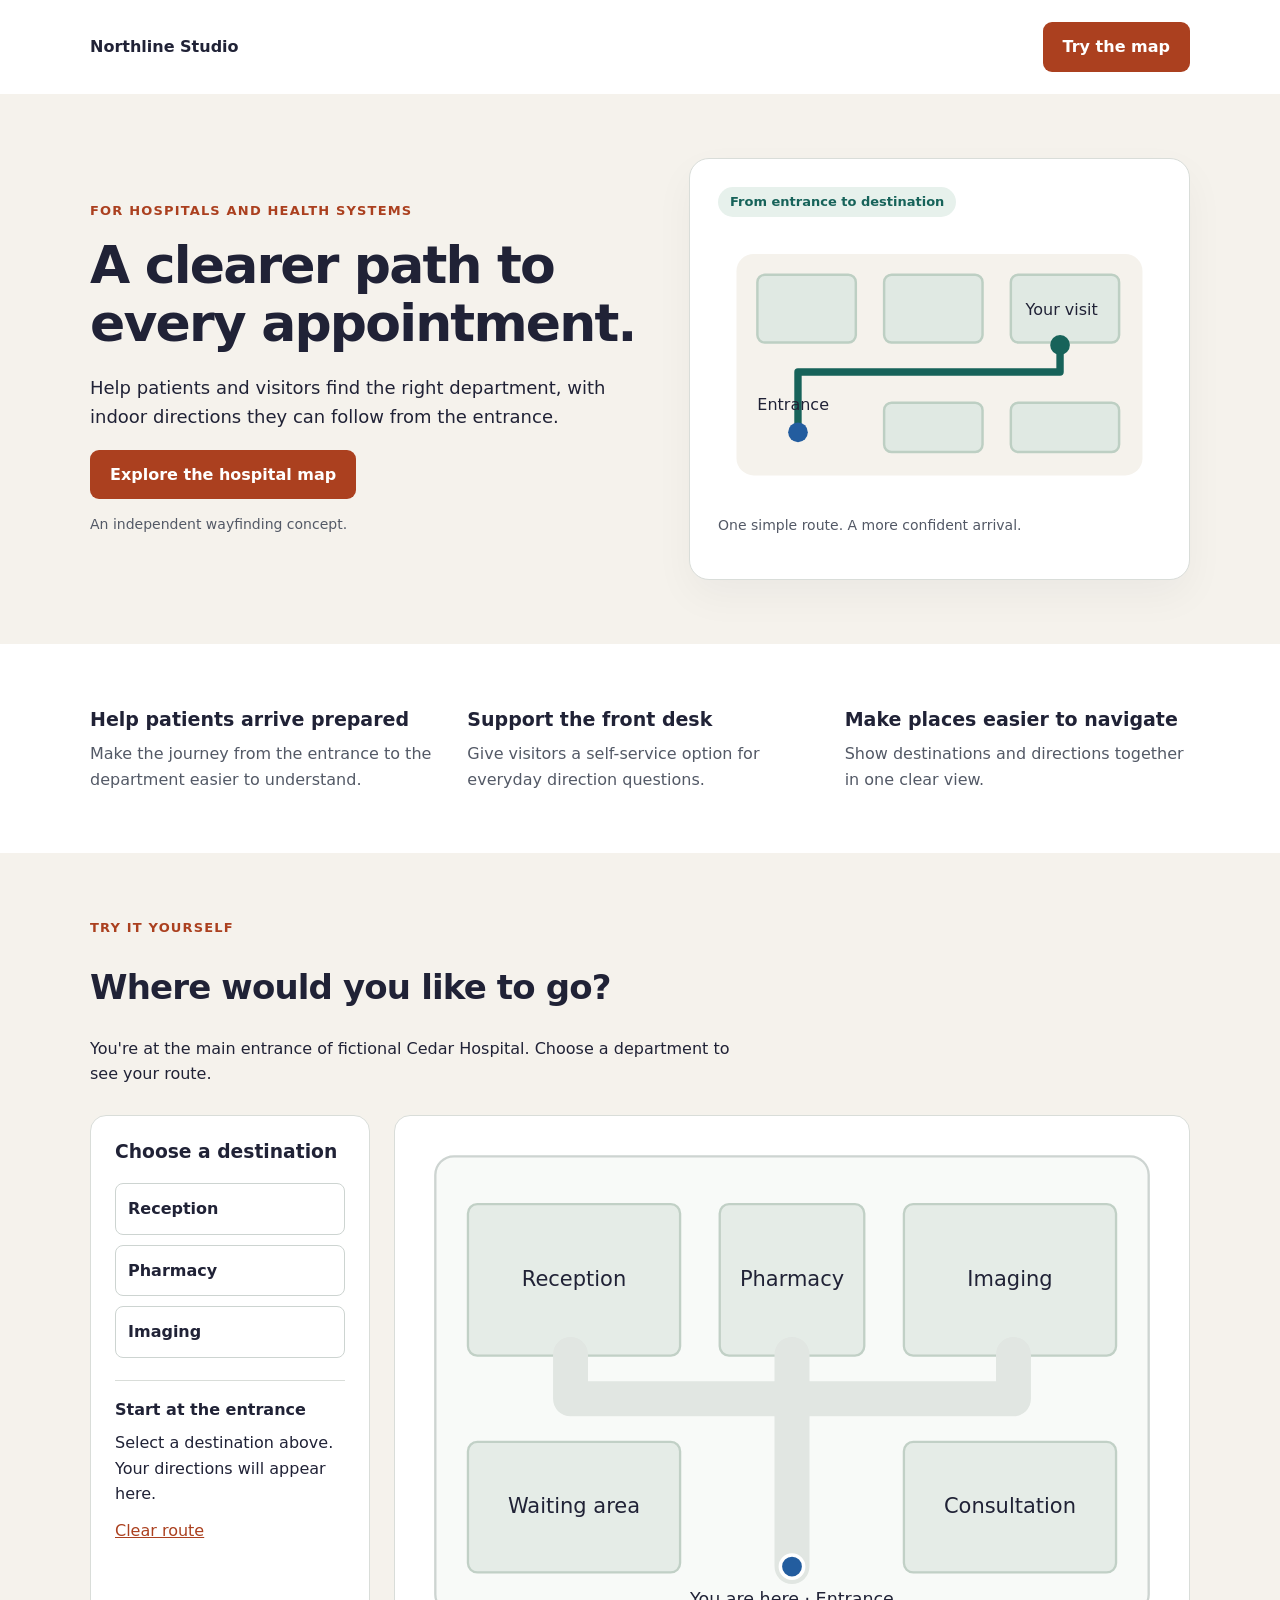
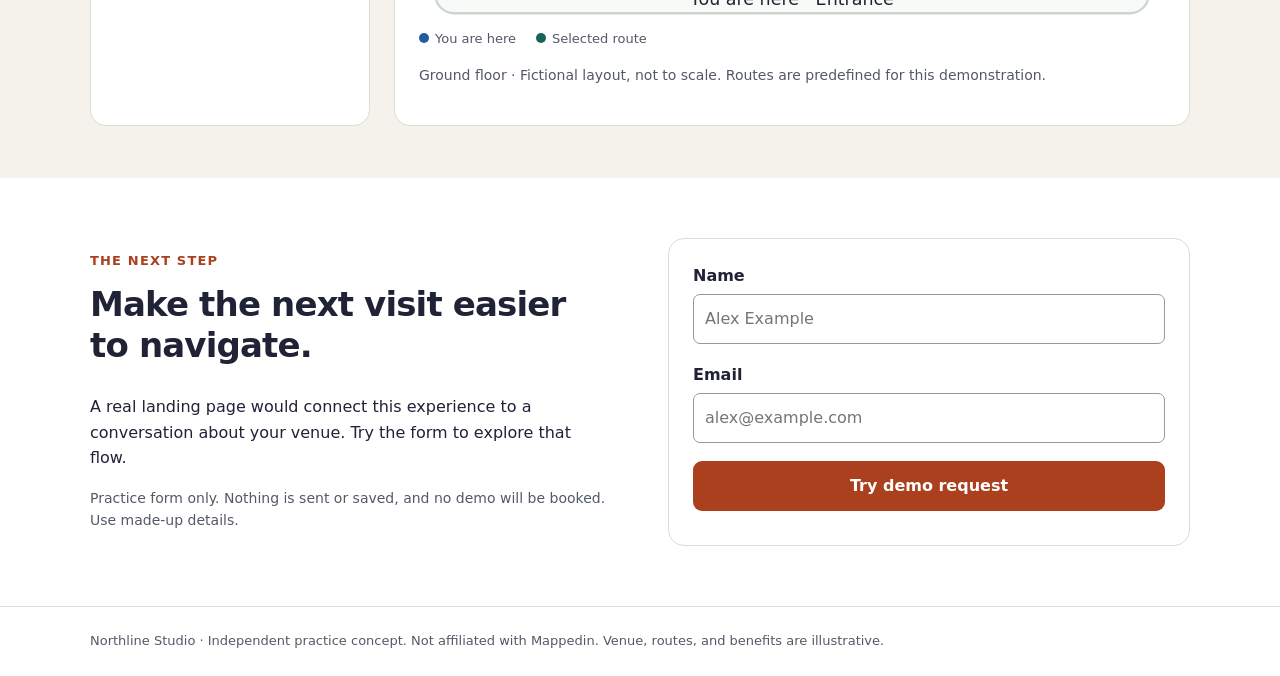
==== index.html @ cd3e63b2 "Update index.html" ====
<!DOCTYPE html>
<html lang="en">
<head>
  <meta charset="utf-8">
  <meta name="viewport" content="width=device-width, initial-scale=1">
  <title>Hospital wayfinding | Northline Studio concept</title>
  <meta name="description" content="Explore a fictional hospital wayfinding concept with an interactive floor plan and a practice demo request form.">
  <style>
    :root{--ink:#202236;--accent:#ab401f;--soft:#f5f2ec;--line:#d9ddd9;--green:#17635a}
    *{box-sizing:border-box}html{scroll-behavior:smooth}body{margin:0;color:var(--ink);background:#fff;font:16px/1.6 system-ui,sans-serif}a{color:var(--accent)}button,input{font:inherit}button{cursor:pointer}a,button,input{touch-action:manipulation}a:focus-visible,button:focus-visible,input:focus-visible{outline:3px solid #126aaf;outline-offset:4px}.wrap{width:min(1100px,100% - 40px);margin:auto}.nav{display:flex;align-items:center;justify-content:space-between;gap:16px;padding-block:22px}.brand{font-weight:750;text-decoration:none;color:var(--ink)}.cta{display:inline-block;border:0;border-radius:9px;background:var(--accent);color:white;padding:12px 20px;text-decoration:none;font-weight:650}.cta:hover{background:#873219}.hero{background:var(--soft);padding:64px 0}.hero-grid{display:grid;grid-template-columns:1.1fr 1fr;gap:48px;align-items:center}.eyebrow{color:var(--accent);font-size:13px;font-weight:750;letter-spacing:.09em;text-transform:uppercase}h1{font-size:clamp(32px,4.5vw,52px);line-height:1.12;letter-spacing:-.035em;margin:14px 0 22px}h2{font-size:clamp(24px,3vw,34px);line-height:1.2;letter-spacing:-.025em}h3{line-height:1.3}.lead{font-size:18px}.hero-card{padding:28px;border-radius:20px;background:#fff;border:1px solid var(--line);box-shadow:0 16px 40px #2022360b}.hero-card svg{width:100%;height:auto;display:block}.caption,.note{font-size:14px;color:#535966}.tag{display:inline-block;border-radius:20px;background:#e7f1ec;color:var(--green);padding:5px 12px;font-size:13px;font-weight:650}.benefits{display:grid;grid-template-columns:repeat(3,1fr);gap:32px;padding-block:44px}.benefits h3{font-size:19px;margin-bottom:10px}.benefits p{margin-top:0;color:#535966}.demo-section{padding:52px 0;background:var(--soft);scroll-margin-top:20px}.intro{max-width:660px}.demo-grid{display:grid;grid-template-columns:280px 1fr;gap:24px;margin-top:28px}.panel,.map-card{background:white;border:1px solid var(--line);border-radius:16px;padding:24px}.panel h3{margin-top:0}.destinations{display:grid;gap:10px}.destination{border:1px solid #cdd4d1;border-radius:8px;padding:12px;text-align:left;color:var(--ink);background:white;font-weight:650}.destination:hover{background:#f0f5f2}.destination[aria-pressed="true"]{border-color:var(--green);background:var(--green);color:white}.directions{margin-top:22px;padding-top:16px;border-top:1px solid var(--line);min-height:130px}.directions p{margin:8px 0}.reset{background:none;border:0;text-decoration:underline;color:var(--accent);padding:8px 0}.map-card svg{display:block;width:100%;height:auto}.legend{display:flex;flex-wrap:wrap;gap:20px;font-size:13px;color:#535966}.dot{display:inline-block;width:10px;height:10px;border-radius:50%;background:var(--green);margin-right:6px}.dot.start{background:#235d9f}.request{padding-block:60px;display:grid;grid-template-columns:1fr 1fr;gap:56px}.request h2{margin-top:10px}form{border:1px solid var(--line);border-radius:16px;padding:24px}label{display:block;font-weight:650;margin-bottom:6px}input{width:100%;padding:11px;border:1px solid #929b99;border-radius:7px;margin-bottom:18px}form .cta{width:100%}.foot{border-top:1px solid var(--line);padding-block:24px;font-size:13px;color:#535966}.skip{position:absolute;top:-100px;left:20px;background:white;padding:12px;z-index:2}.skip:focus{top:10px}[hidden]{display:none!important}
    @media(max-width:760px){.hero-grid,.demo-grid,.request{grid-template-columns:1fr;gap:24px}.hero{padding:36px 0}.benefits{grid-template-columns:1fr;gap:10px;padding-block:28px}.hero-card{padding:20px}.map-card{padding:12px}.request{padding-block:36px}.nav .cta{font-size:14px;padding:10px 14px}}
    @media(prefers-reduced-motion:reduce){html{scroll-behavior:auto}}
  </style>
</head>
<body>
  <a class="skip" href="#main">Skip to content</a>
  <nav class="nav wrap" aria-label="Main navigation"><a class="brand" href="/">Northline Studio</a><a class="cta" href="#demo">Try the map</a></nav>
  <header class="hero"><div class="wrap hero-grid"><div>
    <p class="eyebrow">For hospitals and health systems</p>
    <h1>A clearer path to every appointment.</h1>
    <p class="lead">Help patients and visitors find the right department, with indoor directions they can follow from the entrance.</p>
    <a class="cta" href="#demo">Explore the hospital map</a>
    <p class="note">An independent wayfinding concept.</p>
  </div><div class="hero-card"><span class="tag">From entrance to destination</span>
    <svg viewBox="0 0 360 230" role="img" aria-label="Illustration of a route from a hospital entrance to a department">
      <rect x="15" y="30" width="330" height="180" rx="14" fill="#f5f2ec"/>
      <g fill="#e0e9e3" stroke="#bdcfc3" stroke-width="2"><rect x="32" y="47" width="80" height="55" rx="6"/><rect x="135" y="47" width="80" height="55" rx="6"/><rect x="238" y="47" width="88" height="55" rx="6"/><rect x="135" y="151" width="80" height="40" rx="6"/><rect x="238" y="151" width="88" height="40" rx="6"/></g>
      <path d="M65 175V126H278V104" fill="none" stroke="#17635a" stroke-width="6" stroke-linecap="round" stroke-linejoin="round"/>
      <circle cx="65" cy="175" r="8" fill="#235d9f"/><circle cx="278" cy="104" r="8" fill="#17635a"/>
      <g fill="#202236" font-family="system-ui,sans-serif" font-size="13"><text x="32" y="157">Entrance</text><text x="250" y="80">Your visit</text></g>
    </svg><p class="caption">One simple route. A more confident arrival.</p>
  </div></div></header>
  <main id="main">
    <section class="wrap benefits" aria-label="Potential benefits">
      <article><h3>Help patients arrive prepared</h3><p>Make the journey from the entrance to the department easier to understand.</p></article>
      <article><h3>Support the front desk</h3><p>Give visitors a self-service option for everyday direction questions.</p></article>
      <article><h3>Make places easier to navigate</h3><p>Show destinations and directions together in one clear view.</p></article>
    </section>
    <section id="demo" class="demo-section"><div class="wrap">
      <div class="intro"><p class="eyebrow">Try it yourself</p><h2>Where would you like to go?</h2><p>You're at the main entrance of fictional Cedar Hospital. Choose a department to see your route.</p></div>
      <div class="demo-grid"><div class="panel"><h3>Choose a destination</h3>
        <div class="destinations" role="group" aria-label="Map destinations">
          <button class="destination" type="button" data-destination="reception" aria-pressed="false">Reception</button>
          <button class="destination" type="button" data-destination="pharmacy" aria-pressed="false">Pharmacy</button>
          <button class="destination" type="button" data-destination="imaging" aria-pressed="false">Imaging</button>
        </div>
        <div class="directions" role="status" aria-live="polite" aria-atomic="true"><strong id="route-title">Start at the entrance</strong><p id="route-text">Select a destination above. Your directions will appear here.</p></div>
        <button class="reset" id="reset" type="button">Clear route</button>
        <noscript><p>Enable JavaScript to select routes. All destinations are on the main corridor: Reception is left, Pharmacy is straight ahead, and Imaging is right.</p></noscript>
      </div><div class="map-card">
        <svg viewBox="0 0 640 420" role="img" aria-labelledby="map-title map-description">
          <title id="map-title">Cedar Hospital — ground floor</title>
          <desc id="map-description">A fictional floor plan. The entrance is at the bottom centre. A corridor leads to Reception on the left, Pharmacy straight ahead, and Imaging on the right. Text directions appear beside the map.</desc>
          <rect x="14" y="14" width="612" height="392" rx="16" fill="#f8faf8" stroke="#cdd4d1" stroke-width="2"/>
          <g fill="#e5ece7" stroke="#c1d0c6" stroke-width="2"><rect x="42" y="55" width="182" height="130" rx="8"/><rect x="258" y="55" width="124" height="130" rx="8"/><rect x="416" y="55" width="182" height="130" rx="8"/><rect x="42" y="259" width="182" height="112" rx="8"/><rect x="416" y="259" width="182" height="112" rx="8"/></g>
          <path d="M320 366V222M130 222H510M130 222V184M320 222V184M510 222V184" fill="none" stroke="#e1e6e2" stroke-width="30" stroke-linecap="round"/>
          <path id="route-line" d="M320 366V222" hidden fill="none" stroke="#17635a" stroke-width="8" stroke-linecap="round" stroke-linejoin="round"/>
          <circle id="route-end" cx="320" cy="184" r="9" hidden fill="#17635a" stroke="white" stroke-width="3"/>
          <circle cx="320" cy="366" r="10" fill="#235d9f" stroke="white" stroke-width="3"/>
          <g fill="#202236" font-family="system-ui,sans-serif" font-size="18" text-anchor="middle"><text x="133" y="125">Reception</text><text x="320" y="125">Pharmacy</text><text x="507" y="125">Imaging</text><text x="133" y="320">Waiting area</text><text x="507" y="320">Consultation</text><text x="320" y="399" font-size="15">You are here · Entrance</text></g>
        </svg>
        <div class="legend"><span><i class="dot start"></i>You are here</span><span><i class="dot"></i>Selected route</span></div>
        <p class="note">Ground floor · Fictional layout, not to scale. Routes are predefined for this demonstration.</p>
      </div></div>
    </div></section>
    <section id="request" class="wrap request"><div><p class="eyebrow">The next step</p><h2>Make the next visit easier to navigate.</h2><p>A real landing page would connect this experience to a conversation about your venue. Try the form to explore that flow.</p><p class="note">Practice form only. Nothing is sent or saved, and no demo will be booked. Use made-up details.</p></div>
      <form id="demo-form"><label for="name">Name</label><input id="name" name="name" autocomplete="off" required maxlength="100" placeholder="Alex Example"><label for="email">Email</label><input id="email" name="email" type="email" autocomplete="off" required maxlength="254" placeholder="alex@example.com"><button class="cta" type="submit">Try demo request</button><p id="form-status" role="status" aria-live="polite" hidden></p></form>
    </section>
  </main>
  <footer class="foot"><div class="wrap">Northline Studio · Independent practice concept. Not affiliated with Mappedin. Venue, routes, and benefits are illustrative.</div></footer>
  <script>
    const routes = {
      reception: {name:'Reception', path:'M320 366V222H130V184', x:130, text:'Walk straight from the entrance to the main corridor. Turn left, then turn right into Reception.'},
      pharmacy: {name:'Pharmacy', path:'M320 366V184', x:320, text:'Walk straight from the entrance, cross the main corridor, and continue into Pharmacy.'},
      imaging: {name:'Imaging', path:'M320 366V222H510V184', x:510, text:'Walk straight from the entrance to the main corridor. Turn right, then turn left into Imaging.'}
    };
    const buttons = document.querySelectorAll('[data-destination]');
    const line = document.getElementById('route-line');
    const endpoint = document.getElementById('route-end');
    const title = document.getElementById('route-title');
    const directions = document.getElementById('route-text');
    buttons.forEach(button => button.addEventListener('click', () => {
      const route = routes[button.dataset.destination];
      buttons.forEach(item => item.setAttribute('aria-pressed', String(item === button)));
      line.setAttribute('d', route.path);
      line.removeAttribute('hidden');
      endpoint.setAttribute('cx', route.x);
      endpoint.removeAttribute('hidden');
      title.textContent = 'Entrance → ' + route.name;
      directions.textContent = route.text;
    }));
    document.getElementById('reset').addEventListener('click', () => {
      buttons.forEach(button => button.setAttribute('aria-pressed', 'false'));
      line.setAttribute('hidden', '');
      endpoint.setAttribute('hidden', '');
      title.textContent = 'Start at the entrance';
      directions.textContent = 'Select a destination above. Your directions will appear here.';
    });
    document.getElementById('demo-form').addEventListener('submit', event => {
      event.preventDefault();
      const status = document.getElementById('form-status');
      status.hidden = false;
      status.textContent = 'Practice request complete. On a live site, this would be a confirmation of your request. No details were sent or saved.';
      event.currentTarget.reset();
    });
  </script>
</body>
</html>
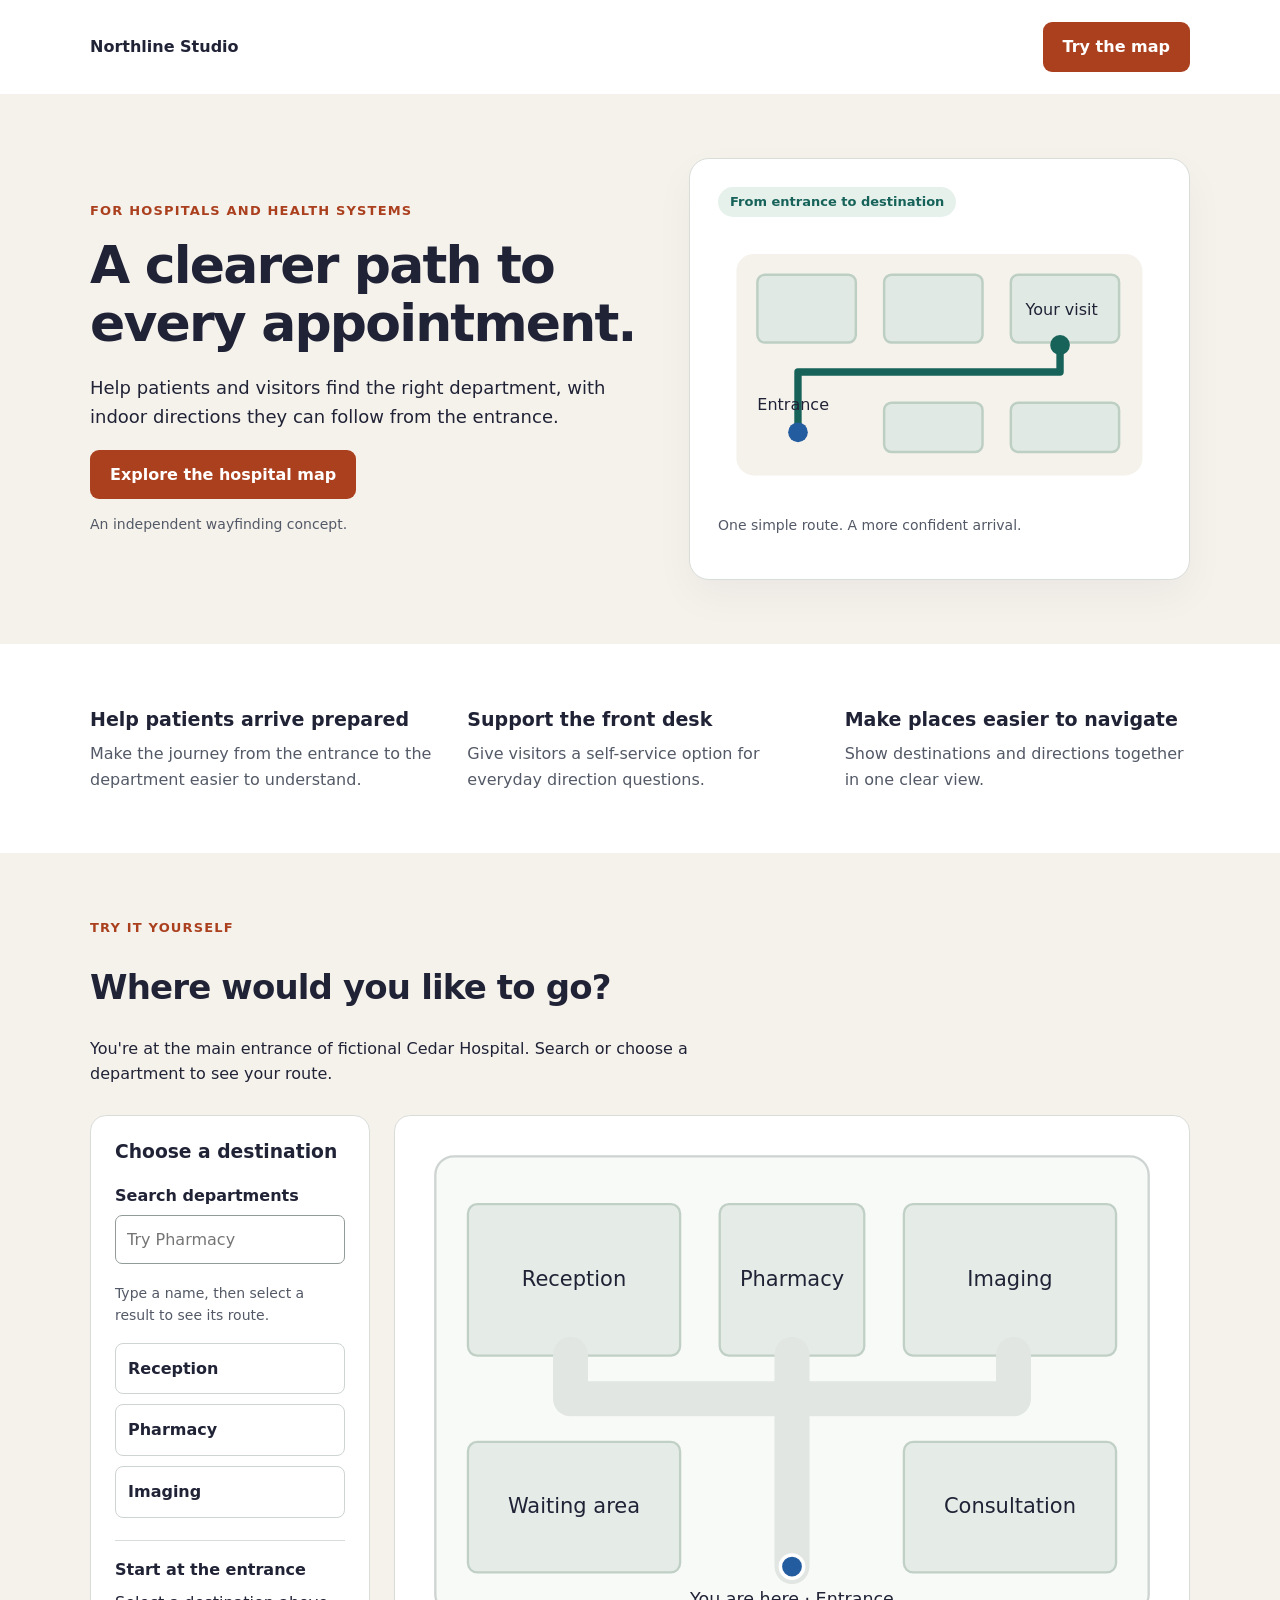
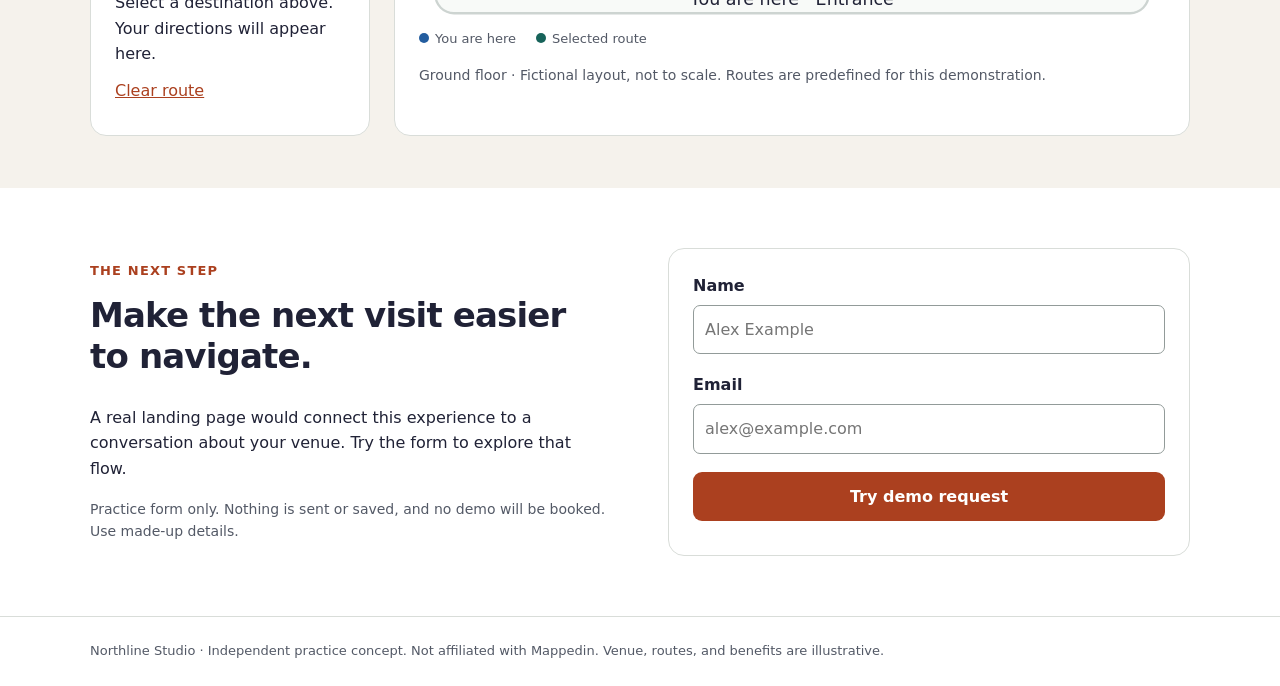
==== commit ce14491e: "Update index.html" ====
--- a/index.html
+++ b/index.html
@@ -8,6 +8,7 @@
   <style>
     :root{--ink:#202236;--accent:#ab401f;--soft:#f5f2ec;--line:#d9ddd9;--green:#17635a}
     *{box-sizing:border-box}html{scroll-behavior:smooth}body{margin:0;color:var(--ink);background:#fff;font:16px/1.6 system-ui,sans-serif}a{color:var(--accent)}button,input{font:inherit}button{cursor:pointer}a,button,input{touch-action:manipulation}a:focus-visible,button:focus-visible,input:focus-visible{outline:3px solid #126aaf;outline-offset:4px}.wrap{width:min(1100px,100% - 40px);margin:auto}.nav{display:flex;align-items:center;justify-content:space-between;gap:16px;padding-block:22px}.brand{font-weight:750;text-decoration:none;color:var(--ink)}.cta{display:inline-block;border:0;border-radius:9px;background:var(--accent);color:white;padding:12px 20px;text-decoration:none;font-weight:650}.cta:hover{background:#873219}.hero{background:var(--soft);padding:64px 0}.hero-grid{display:grid;grid-template-columns:1.1fr 1fr;gap:48px;align-items:center}.eyebrow{color:var(--accent);font-size:13px;font-weight:750;letter-spacing:.09em;text-transform:uppercase}h1{font-size:clamp(32px,4.5vw,52px);line-height:1.12;letter-spacing:-.035em;margin:14px 0 22px}h2{font-size:clamp(24px,3vw,34px);line-height:1.2;letter-spacing:-.025em}h3{line-height:1.3}.lead{font-size:18px}.hero-card{padding:28px;border-radius:20px;background:#fff;border:1px solid var(--line);box-shadow:0 16px 40px #2022360b}.hero-card svg{width:100%;height:auto;display:block}.caption,.note{font-size:14px;color:#535966}.tag{display:inline-block;border-radius:20px;background:#e7f1ec;color:var(--green);padding:5px 12px;font-size:13px;font-weight:650}.benefits{display:grid;grid-template-columns:repeat(3,1fr);gap:32px;padding-block:44px}.benefits h3{font-size:19px;margin-bottom:10px}.benefits p{margin-top:0;color:#535966}.demo-section{padding:52px 0;background:var(--soft);scroll-margin-top:20px}.intro{max-width:660px}.demo-grid{display:grid;grid-template-columns:280px 1fr;gap:24px;margin-top:28px}.panel,.map-card{background:white;border:1px solid var(--line);border-radius:16px;padding:24px}.panel h3{margin-top:0}.destinations{display:grid;gap:10px}.destination{border:1px solid #cdd4d1;border-radius:8px;padding:12px;text-align:left;color:var(--ink);background:white;font-weight:650}.destination:hover{background:#f0f5f2}.destination[aria-pressed="true"]{border-color:var(--green);background:var(--green);color:white}.directions{margin-top:22px;padding-top:16px;border-top:1px solid var(--line);min-height:130px}.directions p{margin:8px 0}.reset{background:none;border:0;text-decoration:underline;color:var(--accent);padding:8px 0}.map-card svg{display:block;width:100%;height:auto}.legend{display:flex;flex-wrap:wrap;gap:20px;font-size:13px;color:#535966}.dot{display:inline-block;width:10px;height:10px;border-radius:50%;background:var(--green);margin-right:6px}.dot.start{background:#235d9f}.request{padding-block:60px;display:grid;grid-template-columns:1fr 1fr;gap:56px}.request h2{margin-top:10px}form{border:1px solid var(--line);border-radius:16px;padding:24px}label{display:block;font-weight:650;margin-bottom:6px}input{width:100%;padding:11px;border:1px solid #929b99;border-radius:7px;margin-bottom:18px}form .cta{width:100%}.foot{border-top:1px solid var(--line);padding-block:24px;font-size:13px;color:#535966}.skip{position:absolute;top:-100px;left:20px;background:white;padding:12px;z-index:2}.skip:focus{top:10px}[hidden]{display:none!important}
+    .search-tools{margin-bottom:16px}.search-tools input{margin-bottom:4px}.search-tools .reset{font-size:14px}.search-summary{font-size:14px;color:#535966;margin:4px 0 12px}.map-card{scroll-margin-top:20px}
     @media(max-width:760px){.hero-grid,.demo-grid,.request{grid-template-columns:1fr;gap:24px}.hero{padding:36px 0}.benefits{grid-template-columns:1fr;gap:10px;padding-block:28px}.hero-card{padding:20px}.map-card{padding:12px}.request{padding-block:36px}.nav .cta{font-size:14px;padding:10px 14px}}
     @media(prefers-reduced-motion:reduce){html{scroll-behavior:auto}}
   </style>
@@ -37,9 +38,16 @@
       <article><h3>Make places easier to navigate</h3><p>Show destinations and directions together in one clear view.</p></article>
     </section>
     <section id="demo" class="demo-section"><div class="wrap">
-      <div class="intro"><p class="eyebrow">Try it yourself</p><h2>Where would you like to go?</h2><p>You're at the main entrance of fictional Cedar Hospital. Choose a department to see your route.</p></div>
+      <div class="intro"><p class="eyebrow">Try it yourself</p><h2>Where would you like to go?</h2><p>You're at the main entrance of fictional Cedar Hospital. Search or choose a department to see your route.</p></div>
       <div class="demo-grid"><div class="panel"><h3>Choose a destination</h3>
-        <div class="destinations" role="group" aria-label="Map destinations">
+        <div class="search-tools" id="search-tools" hidden>
+          <label for="destination-search">Search departments</label>
+          <input id="destination-search" type="search" placeholder="Try Pharmacy" autocomplete="off" aria-controls="destination-list" aria-describedby="search-hint">
+          <p id="search-hint" class="note">Type a name, then select a result to see its route.</p>
+          <button class="reset" id="clear-search" type="button" hidden>Clear search</button>
+        </div>
+        <p id="search-summary" class="search-summary" role="status" aria-live="polite" aria-atomic="true" hidden></p>
+        <div id="destination-list" class="destinations" role="group" aria-label="Map destinations">
           <button class="destination" type="button" data-destination="reception" aria-pressed="false">Reception</button>
           <button class="destination" type="button" data-destination="pharmacy" aria-pressed="false">Pharmacy</button>
           <button class="destination" type="button" data-destination="imaging" aria-pressed="false">Imaging</button>
@@ -75,6 +83,30 @@
       imaging: {name:'Imaging', path:'M320 366V222H510V184', x:510, text:'Walk straight from the entrance to the main corridor. Turn right, then turn left into Imaging.'}
     };
     const buttons = document.querySelectorAll('[data-destination]');
+    const search = document.getElementById('destination-search');
+    const clearSearch = document.getElementById('clear-search');
+    const summary = document.getElementById('search-summary');
+    document.getElementById('search-tools').hidden = false;
+    const filterDestinations = () => {
+      const query = search.value.trim().toLowerCase();
+      let matches = 0;
+      buttons.forEach(button => {
+        const match = routes[button.dataset.destination].name.toLowerCase().includes(query);
+        button.hidden = !match;
+        if (match) matches++;
+      });
+      clearSearch.hidden = search.value.length === 0;
+      summary.hidden = query.length === 0;
+      summary.textContent = matches === 0
+        ? 'No destinations found. Try Reception, Pharmacy, or Imaging.'
+        : matches + (matches === 1 ? ' destination found.' : ' destinations found.');
+    };
+    search.addEventListener('input', filterDestinations);
+    clearSearch.addEventListener('click', () => {
+      search.value = '';
+      filterDestinations();
+      search.focus();
+    });
     const line = document.getElementById('route-line');
     const endpoint = document.getElementById('route-end');
     const title = document.getElementById('route-title');
@@ -88,6 +120,12 @@
       endpoint.removeAttribute('hidden');
       title.textContent = 'Entrance → ' + route.name;
       directions.textContent = route.text;
+      if (window.matchMedia('(max-width: 760px)').matches) {
+        document.querySelector('.map-card').scrollIntoView({
+          behavior: window.matchMedia('(prefers-reduced-motion: reduce)').matches ? 'instant' : 'smooth',
+          block: 'start'
+        });
+      }
     }));
     document.getElementById('reset').addEventListener('click', () => {
       buttons.forEach(button => button.setAttribute('aria-pressed', 'false'));
@@ -106,3 +144,4 @@
   </script>
 </body>
 </html>
+
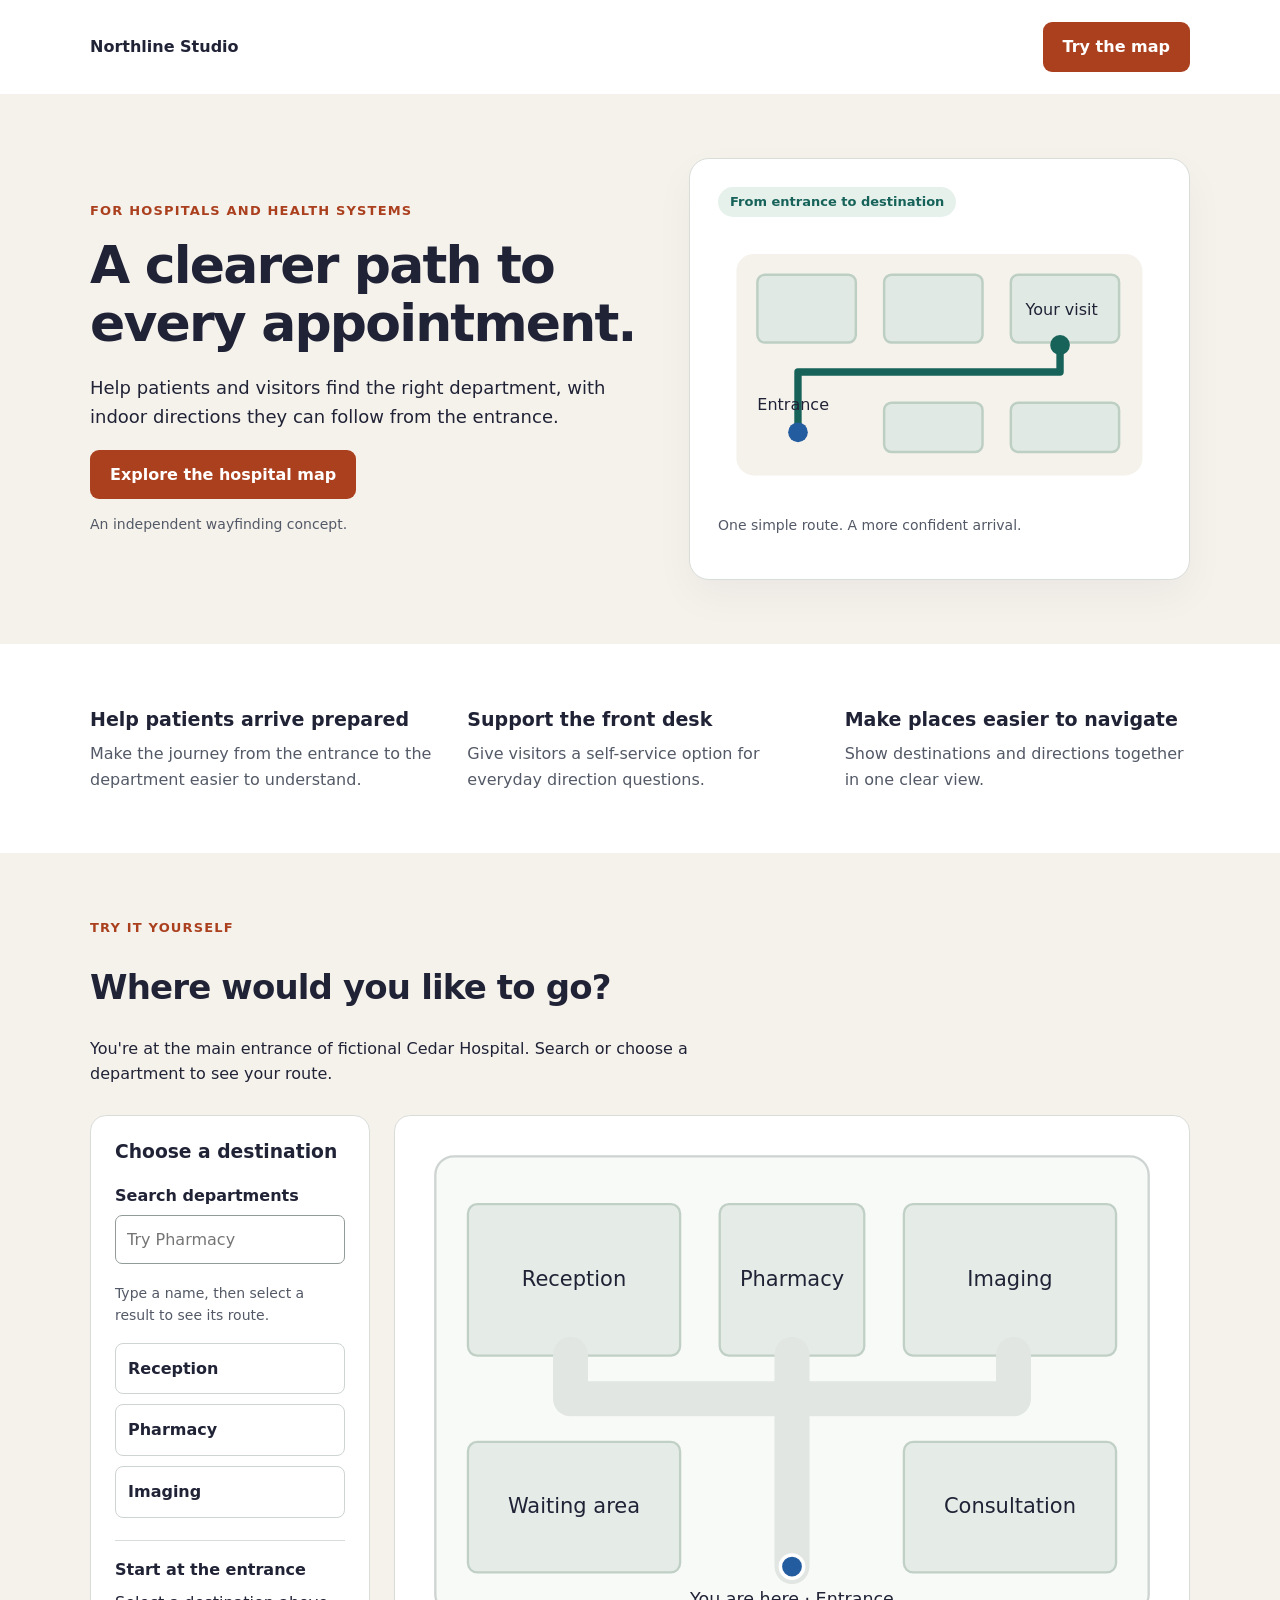
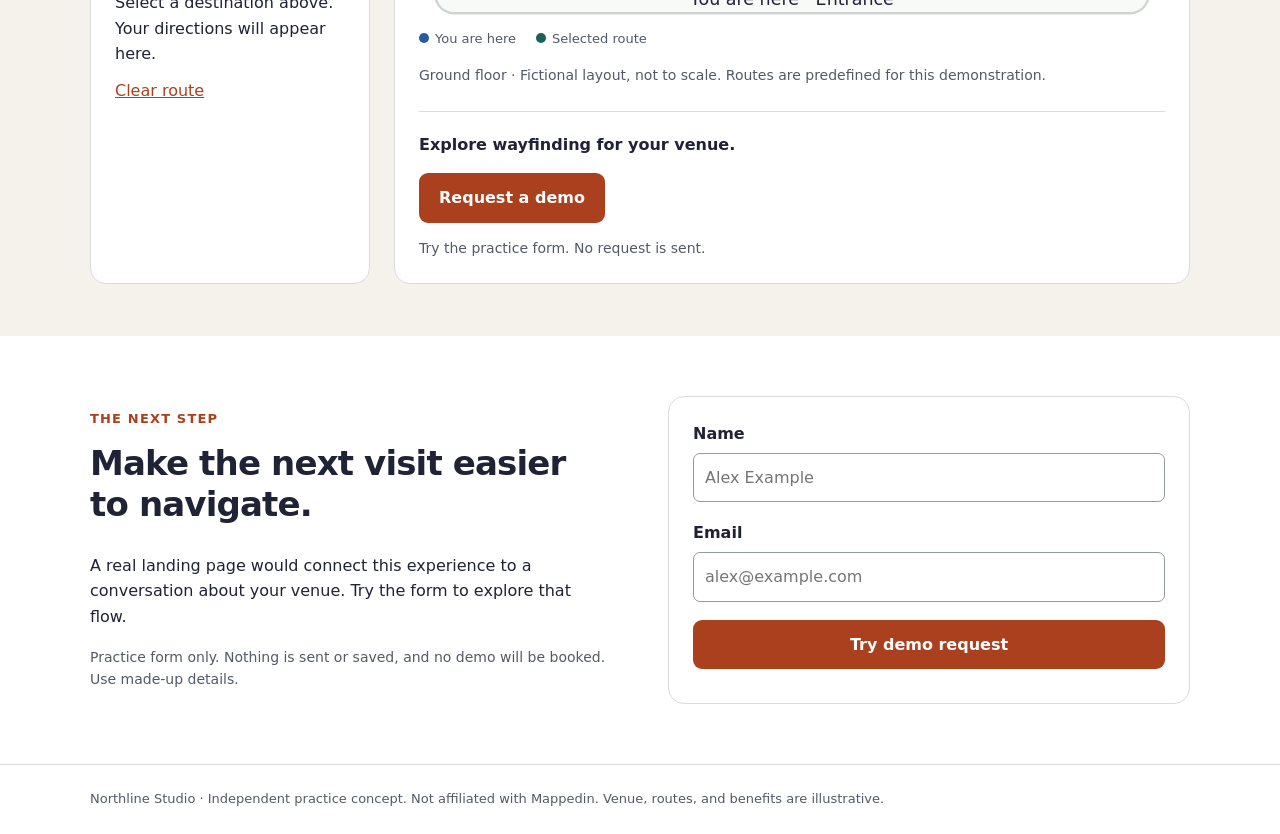
==== commit 1a449937: "Add demo request link below map.html" ====
--- a/index.html
+++ b/index.html
@@ -7,7 +7,8 @@
   <meta name="description" content="Explore a fictional hospital wayfinding concept with an interactive floor plan and a practice demo request form.">
   <style>
     :root{--ink:#202236;--accent:#ab401f;--soft:#f5f2ec;--line:#d9ddd9;--green:#17635a}
-    *{box-sizing:border-box}html{scroll-behavior:smooth}body{margin:0;color:var(--ink);background:#fff;font:16px/1.6 system-ui,sans-serif}a{color:var(--accent)}button,input{font:inherit}button{cursor:pointer}a,button,input{touch-action:manipulation}a:focus-visible,button:focus-visible,input:focus-visible{outline:3px solid #126aaf;outline-offset:4px}.wrap{width:min(1100px,100% - 40px);margin:auto}.nav{display:flex;align-items:center;justify-content:space-between;gap:16px;padding-block:22px}.brand{font-weight:750;text-decoration:none;color:var(--ink)}.cta{display:inline-block;border:0;border-radius:9px;background:var(--accent);color:white;padding:12px 20px;text-decoration:none;font-weight:650}.cta:hover{background:#873219}.hero{background:var(--soft);padding:64px 0}.hero-grid{display:grid;grid-template-columns:1.1fr 1fr;gap:48px;align-items:center}.eyebrow{color:var(--accent);font-size:13px;font-weight:750;letter-spacing:.09em;text-transform:uppercase}h1{font-size:clamp(32px,4.5vw,52px);line-height:1.12;letter-spacing:-.035em;margin:14px 0 22px}h2{font-size:clamp(24px,3vw,34px);line-height:1.2;letter-spacing:-.025em}h3{line-height:1.3}.lead{font-size:18px}.hero-card{padding:28px;border-radius:20px;background:#fff;border:1px solid var(--line);box-shadow:0 16px 40px #2022360b}.hero-card svg{width:100%;height:auto;display:block}.caption,.note{font-size:14px;color:#535966}.tag{display:inline-block;border-radius:20px;background:#e7f1ec;color:var(--green);padding:5px 12px;font-size:13px;font-weight:650}.benefits{display:grid;grid-template-columns:repeat(3,1fr);gap:32px;padding-block:44px}.benefits h3{font-size:19px;margin-bottom:10px}.benefits p{margin-top:0;color:#535966}.demo-section{padding:52px 0;background:var(--soft);scroll-margin-top:20px}.intro{max-width:660px}.demo-grid{display:grid;grid-template-columns:280px 1fr;gap:24px;margin-top:28px}.panel,.map-card{background:white;border:1px solid var(--line);border-radius:16px;padding:24px}.panel h3{margin-top:0}.destinations{display:grid;gap:10px}.destination{border:1px solid #cdd4d1;border-radius:8px;padding:12px;text-align:left;color:var(--ink);background:white;font-weight:650}.destination:hover{background:#f0f5f2}.destination[aria-pressed="true"]{border-color:var(--green);background:var(--green);color:white}.directions{margin-top:22px;padding-top:16px;border-top:1px solid var(--line);min-height:130px}.directions p{margin:8px 0}.reset{background:none;border:0;text-decoration:underline;color:var(--accent);padding:8px 0}.map-card svg{display:block;width:100%;height:auto}.legend{display:flex;flex-wrap:wrap;gap:20px;font-size:13px;color:#535966}.dot{display:inline-block;width:10px;height:10px;border-radius:50%;background:var(--green);margin-right:6px}.dot.start{background:#235d9f}.request{padding-block:60px;display:grid;grid-template-columns:1fr 1fr;gap:56px}.request h2{margin-top:10px}form{border:1px solid var(--line);border-radius:16px;padding:24px}label{display:block;font-weight:650;margin-bottom:6px}input{width:100%;padding:11px;border:1px solid #929b99;border-radius:7px;margin-bottom:18px}form .cta{width:100%}.foot{border-top:1px solid var(--line);padding-block:24px;font-size:13px;color:#535966}.skip{position:absolute;top:-100px;left:20px;background:white;padding:12px;z-index:2}.skip:focus{top:10px}[hidden]{display:none!important}
+    *{box-sizing:border-box}html{scroll-behavior:smooth}body{margin:0;color:var(--ink);background:#fff;font:16px/1.6 system-ui,sans-serif}a{color:var(--accent)}button,input{font:inherit}button{cursor:pointer}a,button,input{touch-action:manipulation}a:focus-visible,button:focus-visible,input:focus-visible{outline:3px solid #126aaf;outline-offset:4px}.wrap{width:min(1100px,100% - 40px);margin:auto}.nav{display:flex;align-items:center;justify-content:space-between;gap:16px;padding-block:22px}.brand{font-weight:750;text-decoration:none;color:var(--ink)}.cta{display:inline-block;border:0;border-radius:9px;background:var(--accent);color:white;padding:12px 20px;text-decoration:none;font-weight:650}.cta:hover{background:#873219}.hero{background:var(--soft);padding:64px 0}.hero-grid{display:grid;grid-template-columns:1.1fr 1fr;gap:48px;align-items:center}.eyebrow{color:var(--accent);font-size:13px;font-weight:750;letter-spacing:.09em;text-transform:uppercase}h1{font-size:clamp(32px,4.5vw,52px);line-height:1.12;letter-spacing:-.035em;margin:14px 0 22px}h2{font-size:clamp(24px,3vw,34px);line-height:1.2;letter-spacing:-.025em}h3{line-height:1.3}.lead{font-size:18px}.hero-card{padding:28px;border-radius:20px;background:#fff;border:1px solid var(--line);box-shadow:0 16px 40px #2022360b}.hero-card svg{width:100%;height:auto;display:block}.caption,.note{font-size:14px;color:#535966}.tag{display:inline-block;border-radius:20px;background:#e7f1ec;color:var(--green);padding:5px 12px;font-size:13px;font-weight:650}.benefits{display:grid;grid-template-columns:repeat(3,1fr);gap:32px;padding-block:44px}.benefits h2{font-size:19px;line-height:1.3;letter-spacing:normal;margin-top:1em;margin-bottom:10px}.benefits p{margin-top:0;color:#535966}.demo-section{padding:52px 0;background:var(--soft);scroll-margin-top:20px}.intro{max-width:660px}.demo-grid{display:grid;grid-template-columns:280px 1fr;gap:24px;margin-top:28px}.panel,.map-card{background:white;border:1px solid var(--line);border-radius:16px;padding:24px}.panel h3{margin-top:0}.destinations{display:grid;gap:10px}.destination{border:1px solid #cdd4d1;border-radius:8px;padding:12px;text-align:left;color:var(--ink);background:white;font-weight:650}.destination:hover{background:#f0f5f2}.destination[aria-pressed="true"]{border-color:var(--green);background:var(--green);color:white}.directions{margin-top:22px;padding-top:16px;border-top:1px solid var(--line);min-height:130px}.directions p{margin:8px 0}.reset{background:none;border:0;text-decoration:underline;color:var(--accent);padding:8px 0}.map-card svg{display:block;width:100%;height:auto}.legend{display:flex;flex-wrap:wrap;gap:20px;font-size:13px;color:#535966}.dot{display:inline-block;width:10px;height:10px;border-radius:50%;background:var(--green);margin-right:6px}.dot.start{background:#235d9f}.request{padding-block:60px;display:grid;grid-template-columns:1fr 1fr;gap:56px}.request h2{margin-top:10px}form{border:1px solid var(--line);border-radius:16px;padding:24px}label{display:block;font-weight:650;margin-bottom:6px}input{width:100%;padding:11px;border:1px solid #929b99;border-radius:7px;margin-bottom:18px}form .cta{width:100%}.foot{border-top:1px solid var(--line);padding-block:24px;font-size:13px;color:#535966}.skip{position:absolute;top:-100px;left:20px;background:white;padding:12px;z-index:2}.skip:focus{top:10px}[hidden]{display:none!important}
+    #request{scroll-margin-top:24px}.map-next-step{margin-top:24px;padding-top:20px;border-top:1px solid var(--line)}.map-next-step p:first-child{margin-top:0}.map-next-step .note{margin-bottom:0}
     .search-tools{margin-bottom:16px}.search-tools input{margin-bottom:4px}.search-tools .reset{font-size:14px}.search-summary{font-size:14px;color:#535966;margin:4px 0 12px}.map-card{scroll-margin-top:20px}
     @media(max-width:760px){.hero-grid,.demo-grid,.request{grid-template-columns:1fr;gap:24px}.hero{padding:36px 0}.benefits{grid-template-columns:1fr;gap:10px;padding-block:28px}.hero-card{padding:20px}.map-card{padding:12px}.request{padding-block:36px}.nav .cta{font-size:14px;padding:10px 14px}}
     @media(prefers-reduced-motion:reduce){html{scroll-behavior:auto}}
@@ -33,9 +34,9 @@
   </div></div></header>
   <main id="main">
     <section class="wrap benefits" aria-label="Potential benefits">
-      <article><h3>Help patients arrive prepared</h3><p>Make the journey from the entrance to the department easier to understand.</p></article>
-      <article><h3>Support the front desk</h3><p>Give visitors a self-service option for everyday direction questions.</p></article>
-      <article><h3>Make places easier to navigate</h3><p>Show destinations and directions together in one clear view.</p></article>
+      <article><h2>Help patients arrive prepared</h2><p>Make the journey from the entrance to the department easier to understand.</p></article>
+      <article><h2>Support the front desk</h2><p>Give visitors a self-service option for everyday direction questions.</p></article>
+      <article><h2>Make places easier to navigate</h2><p>Show destinations and directions together in one clear view.</p></article>
     </section>
     <section id="demo" class="demo-section"><div class="wrap">
       <div class="intro"><p class="eyebrow">Try it yourself</p><h2>Where would you like to go?</h2><p>You're at the main entrance of fictional Cedar Hospital. Search or choose a department to see your route.</p></div>
@@ -69,6 +70,11 @@
         </svg>
         <div class="legend"><span><i class="dot start"></i>You are here</span><span><i class="dot"></i>Selected route</span></div>
         <p class="note">Ground floor · Fictional layout, not to scale. Routes are predefined for this demonstration.</p>
+        <div class="map-next-step">
+          <p><strong>Explore wayfinding for your venue.</strong></p>
+          <a class="cta" href="#request" aria-describedby="request-link-note">Request a demo</a>
+          <p id="request-link-note" class="note">Try the practice form. No request is sent.</p>
+        </div>
       </div></div>
     </div></section>
     <section id="request" class="wrap request"><div><p class="eyebrow">The next step</p><h2>Make the next visit easier to navigate.</h2><p>A real landing page would connect this experience to a conversation about your venue. Try the form to explore that flow.</p><p class="note">Practice form only. Nothing is sent or saved, and no demo will be booked. Use made-up details.</p></div>
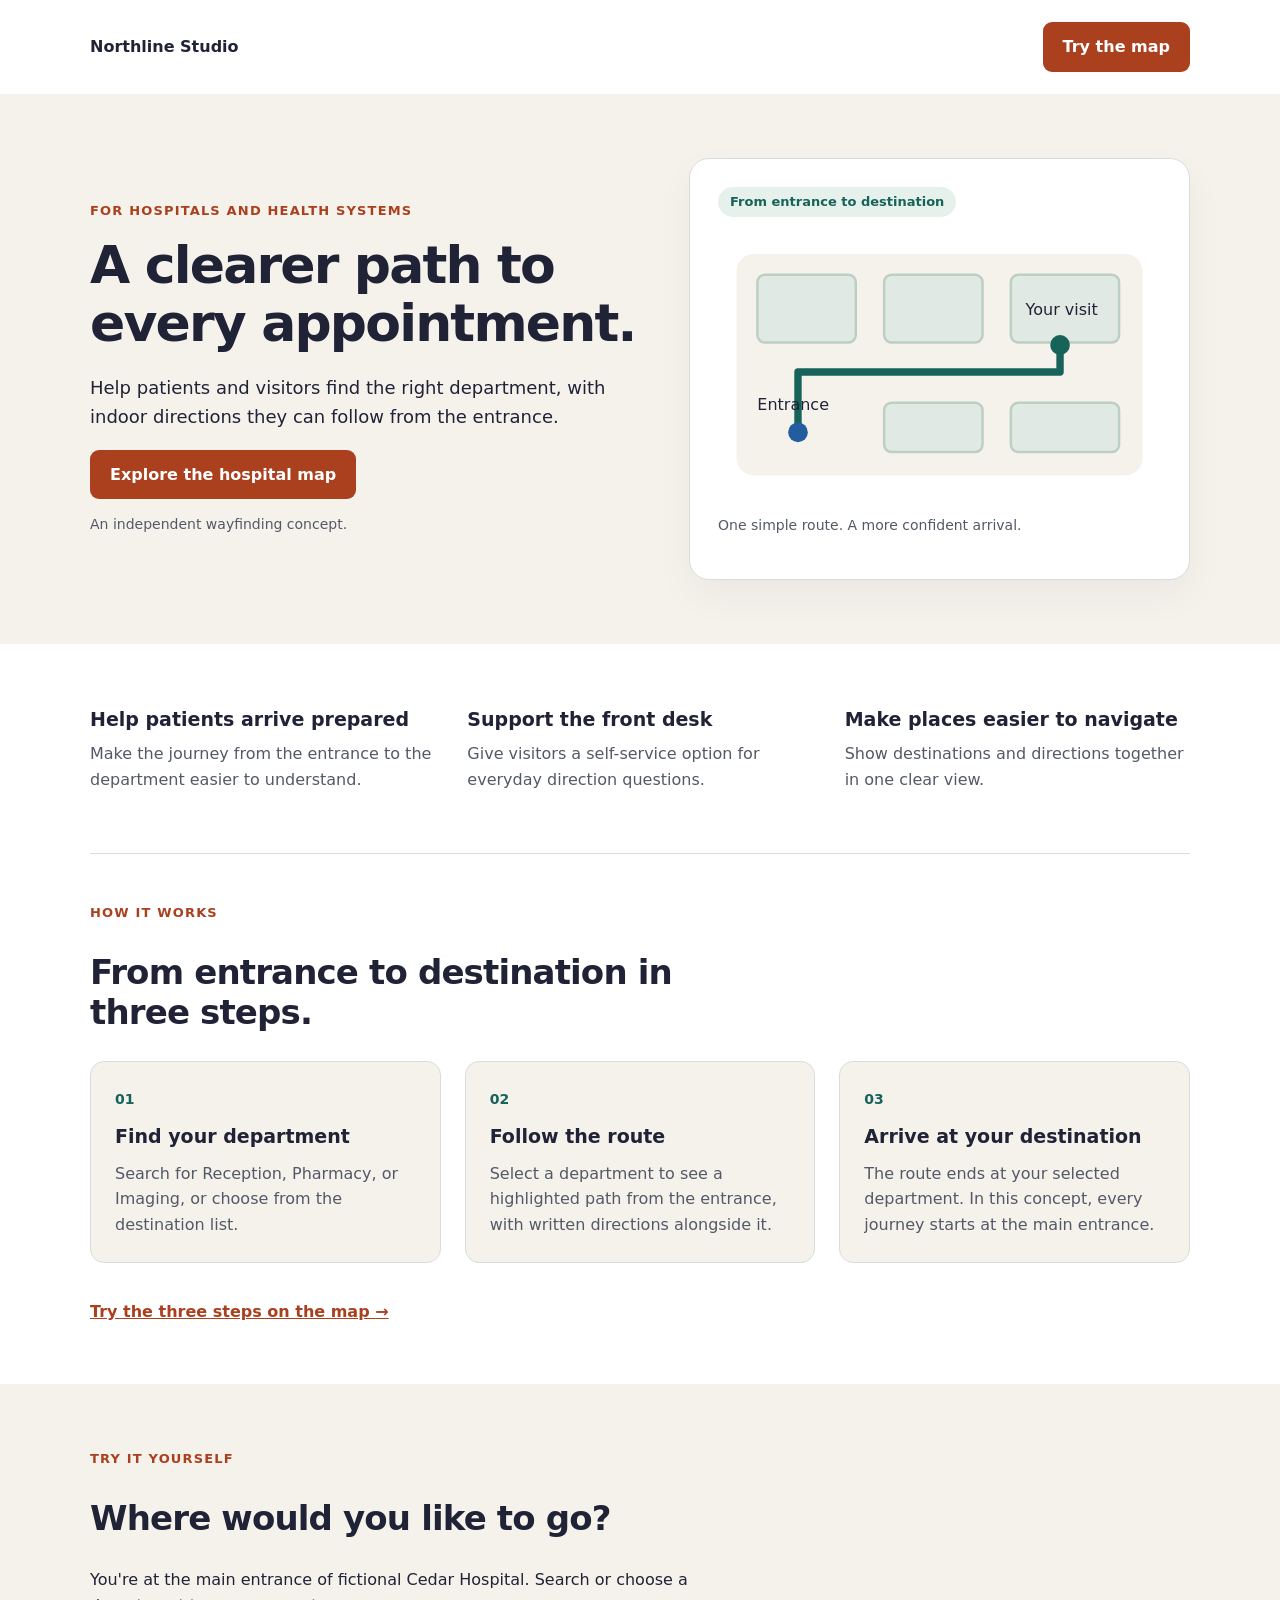
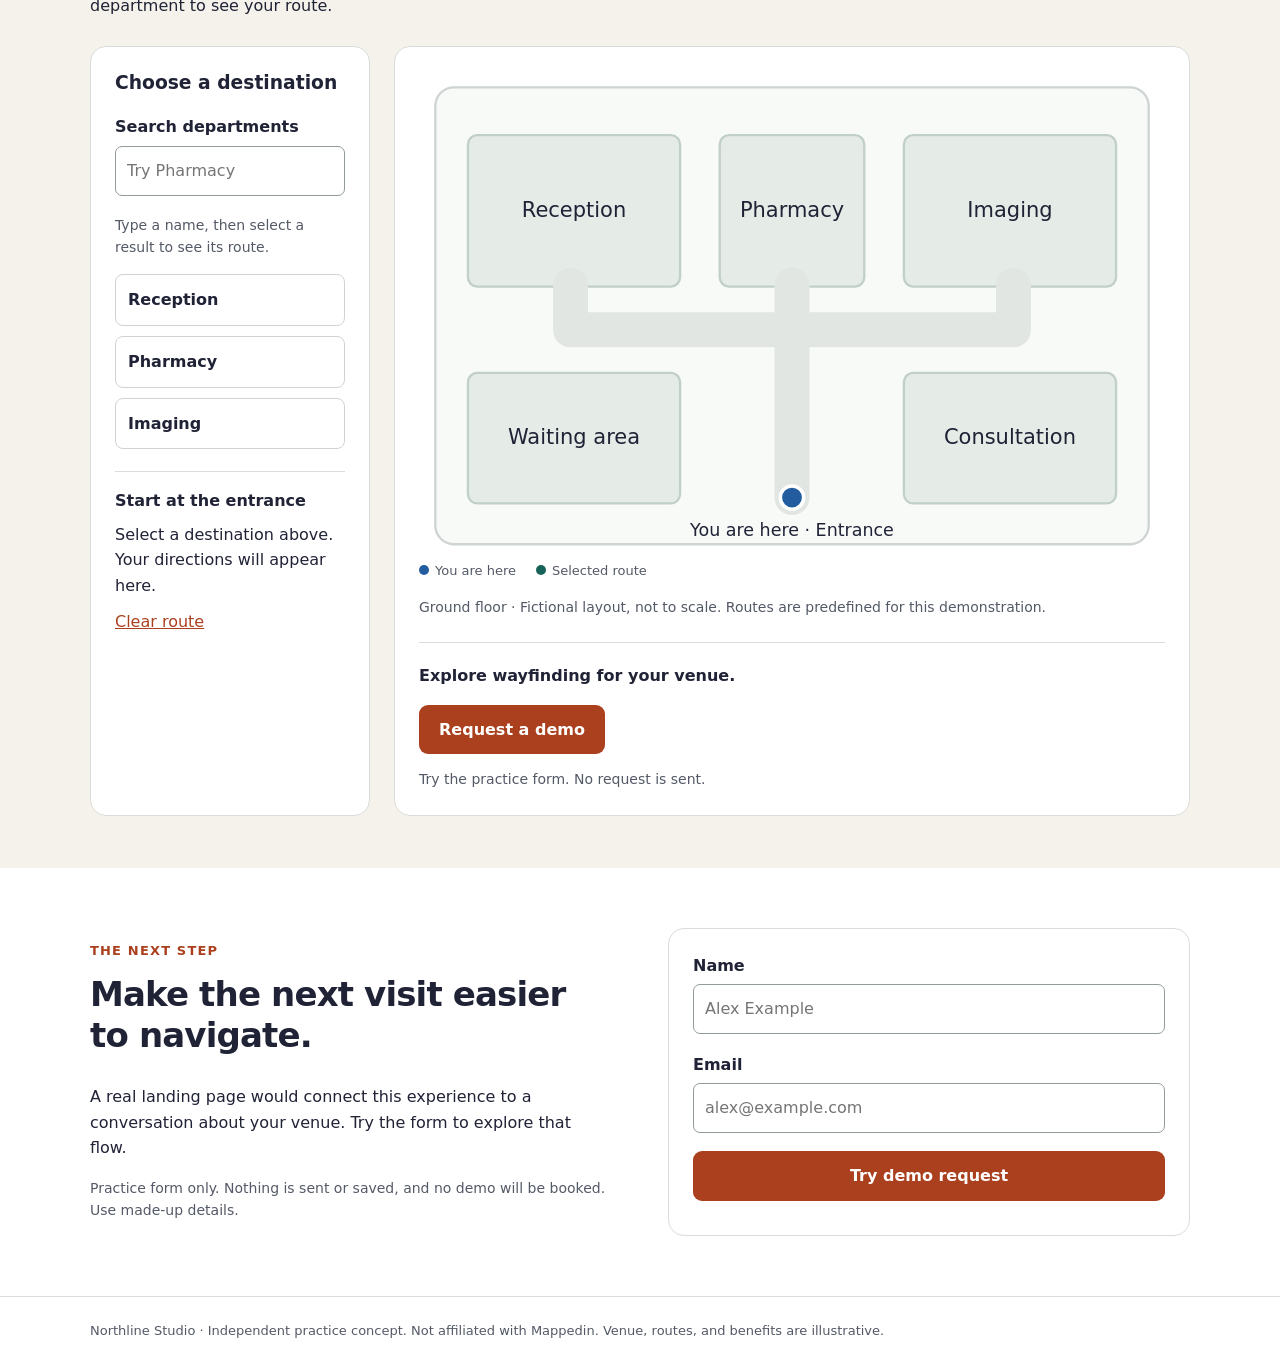
==== commit 8d5d78d8: "Update index.html Add how it works section" ====
--- a/index.html
+++ b/index.html
@@ -8,6 +8,8 @@
   <style>
     :root{--ink:#202236;--accent:#ab401f;--soft:#f5f2ec;--line:#d9ddd9;--green:#17635a}
     *{box-sizing:border-box}html{scroll-behavior:smooth}body{margin:0;color:var(--ink);background:#fff;font:16px/1.6 system-ui,sans-serif}a{color:var(--accent)}button,input{font:inherit}button{cursor:pointer}a,button,input{touch-action:manipulation}a:focus-visible,button:focus-visible,input:focus-visible{outline:3px solid #126aaf;outline-offset:4px}.wrap{width:min(1100px,100% - 40px);margin:auto}.nav{display:flex;align-items:center;justify-content:space-between;gap:16px;padding-block:22px}.brand{font-weight:750;text-decoration:none;color:var(--ink)}.cta{display:inline-block;border:0;border-radius:9px;background:var(--accent);color:white;padding:12px 20px;text-decoration:none;font-weight:650}.cta:hover{background:#873219}.hero{background:var(--soft);padding:64px 0}.hero-grid{display:grid;grid-template-columns:1.1fr 1fr;gap:48px;align-items:center}.eyebrow{color:var(--accent);font-size:13px;font-weight:750;letter-spacing:.09em;text-transform:uppercase}h1{font-size:clamp(32px,4.5vw,52px);line-height:1.12;letter-spacing:-.035em;margin:14px 0 22px}h2{font-size:clamp(24px,3vw,34px);line-height:1.2;letter-spacing:-.025em}h3{line-height:1.3}.lead{font-size:18px}.hero-card{padding:28px;border-radius:20px;background:#fff;border:1px solid var(--line);box-shadow:0 16px 40px #2022360b}.hero-card svg{width:100%;height:auto;display:block}.caption,.note{font-size:14px;color:#535966}.tag{display:inline-block;border-radius:20px;background:#e7f1ec;color:var(--green);padding:5px 12px;font-size:13px;font-weight:650}.benefits{display:grid;grid-template-columns:repeat(3,1fr);gap:32px;padding-block:44px}.benefits h2{font-size:19px;line-height:1.3;letter-spacing:normal;margin-top:1em;margin-bottom:10px}.benefits p{margin-top:0;color:#535966}.demo-section{padding:52px 0;background:var(--soft);scroll-margin-top:20px}.intro{max-width:660px}.demo-grid{display:grid;grid-template-columns:280px 1fr;gap:24px;margin-top:28px}.panel,.map-card{background:white;border:1px solid var(--line);border-radius:16px;padding:24px}.panel h3{margin-top:0}.destinations{display:grid;gap:10px}.destination{border:1px solid #cdd4d1;border-radius:8px;padding:12px;text-align:left;color:var(--ink);background:white;font-weight:650}.destination:hover{background:#f0f5f2}.destination[aria-pressed="true"]{border-color:var(--green);background:var(--green);color:white}.directions{margin-top:22px;padding-top:16px;border-top:1px solid var(--line);min-height:130px}.directions p{margin:8px 0}.reset{background:none;border:0;text-decoration:underline;color:var(--accent);padding:8px 0}.map-card svg{display:block;width:100%;height:auto}.legend{display:flex;flex-wrap:wrap;gap:20px;font-size:13px;color:#535966}.dot{display:inline-block;width:10px;height:10px;border-radius:50%;background:var(--green);margin-right:6px}.dot.start{background:#235d9f}.request{padding-block:60px;display:grid;grid-template-columns:1fr 1fr;gap:56px}.request h2{margin-top:10px}form{border:1px solid var(--line);border-radius:16px;padding:24px}label{display:block;font-weight:650;margin-bottom:6px}input{width:100%;padding:11px;border:1px solid #929b99;border-radius:7px;margin-bottom:18px}form .cta{width:100%}.foot{border-top:1px solid var(--line);padding-block:24px;font-size:13px;color:#535966}.skip{position:absolute;top:-100px;left:20px;background:white;padding:12px;z-index:2}.skip:focus{top:10px}[hidden]{display:none!important}
+    .how-it-works{padding-block:36px 52px;border-top:1px solid var(--line)}.how-it-works h2{max-width:680px}.steps{list-style:none;padding:0;margin:28px 0;display:grid;grid-template-columns:repeat(3,minmax(0,1fr));gap:24px}.steps li{padding:24px;background:var(--soft);border:1px solid var(--line);border-radius:14px}.step-number{color:var(--green);font-size:14px;font-weight:750}.steps h3{font-size:19px;margin:12px 0}.steps p{margin:0;color:#535966}.how-link{font-weight:650;display:inline-block;padding-block:8px}
+    @media(max-width:760px){.steps{grid-template-columns:1fr;gap:14px}.how-it-works{padding-block:28px 36px}}
     #request{scroll-margin-top:24px}.map-next-step{margin-top:24px;padding-top:20px;border-top:1px solid var(--line)}.map-next-step p:first-child{margin-top:0}.map-next-step .note{margin-bottom:0}
     .search-tools{margin-bottom:16px}.search-tools input{margin-bottom:4px}.search-tools .reset{font-size:14px}.search-summary{font-size:14px;color:#535966;margin:4px 0 12px}.map-card{scroll-margin-top:20px}
     @media(max-width:760px){.hero-grid,.demo-grid,.request{grid-template-columns:1fr;gap:24px}.hero{padding:36px 0}.benefits{grid-template-columns:1fr;gap:10px;padding-block:28px}.hero-card{padding:20px}.map-card{padding:12px}.request{padding-block:36px}.nav .cta{font-size:14px;padding:10px 14px}}
@@ -37,6 +39,16 @@
       <article><h2>Help patients arrive prepared</h2><p>Make the journey from the entrance to the department easier to understand.</p></article>
       <article><h2>Support the front desk</h2><p>Give visitors a self-service option for everyday direction questions.</p></article>
       <article><h2>Make places easier to navigate</h2><p>Show destinations and directions together in one clear view.</p></article>
+    </section>
+    <section class="wrap how-it-works" aria-labelledby="how-title">
+      <p class="eyebrow">How it works</p>
+      <h2 id="how-title">From entrance to destination in three steps.</h2>
+      <ol class="steps">
+        <li><span class="step-number" aria-hidden="true">01</span><h3>Find your department</h3><p>Search for Reception, Pharmacy, or Imaging, or choose from the destination list.</p></li>
+        <li><span class="step-number" aria-hidden="true">02</span><h3>Follow the route</h3><p>Select a department to see a highlighted path from the entrance, with written directions alongside it.</p></li>
+        <li><span class="step-number" aria-hidden="true">03</span><h3>Arrive at your destination</h3><p>The route ends at your selected department. In this concept, every journey starts at the main entrance.</p></li>
+      </ol>
+      <a class="how-link" href="#demo">Try the three steps on the map <span aria-hidden="true">→</span></a>
     </section>
     <section id="demo" class="demo-section"><div class="wrap">
       <div class="intro"><p class="eyebrow">Try it yourself</p><h2>Where would you like to go?</h2><p>You're at the main entrance of fictional Cedar Hospital. Search or choose a department to see your route.</p></div>
@@ -151,3 +163,5 @@
 </body>
 </html>
 
+
+
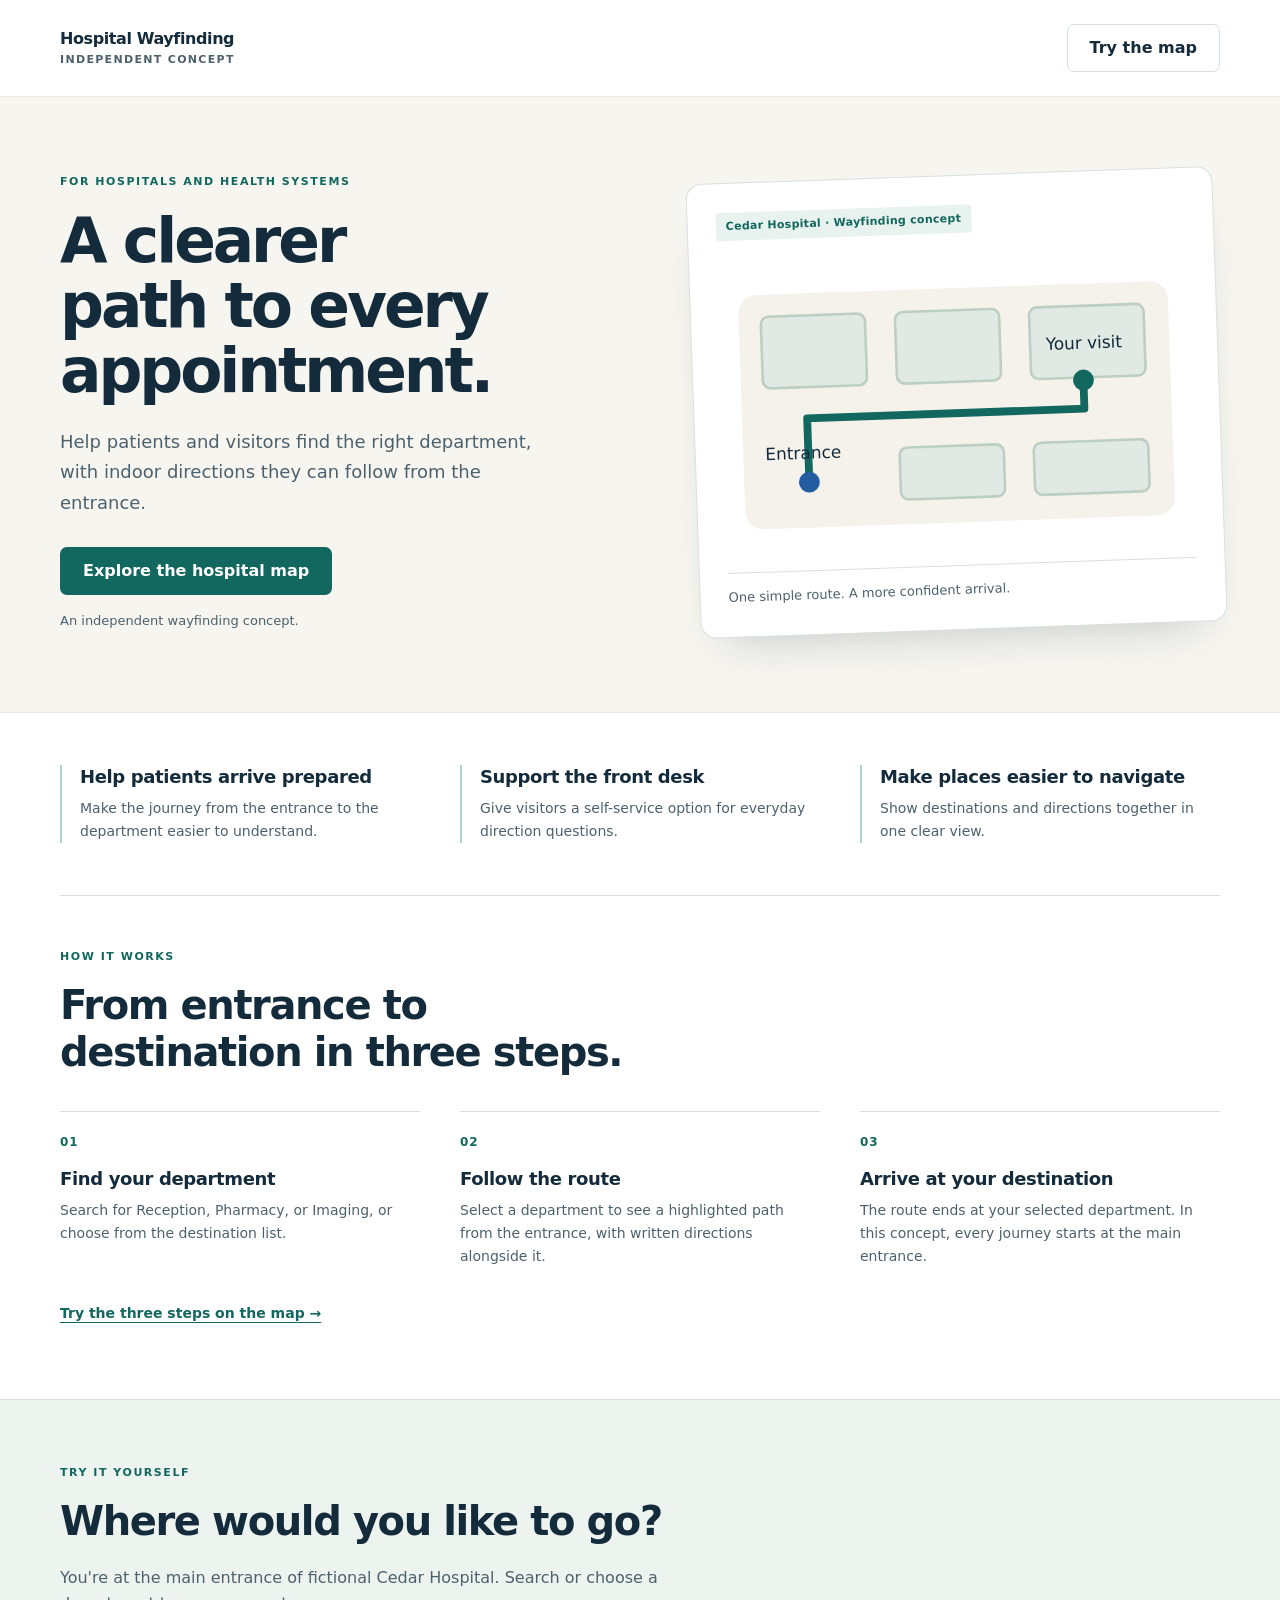
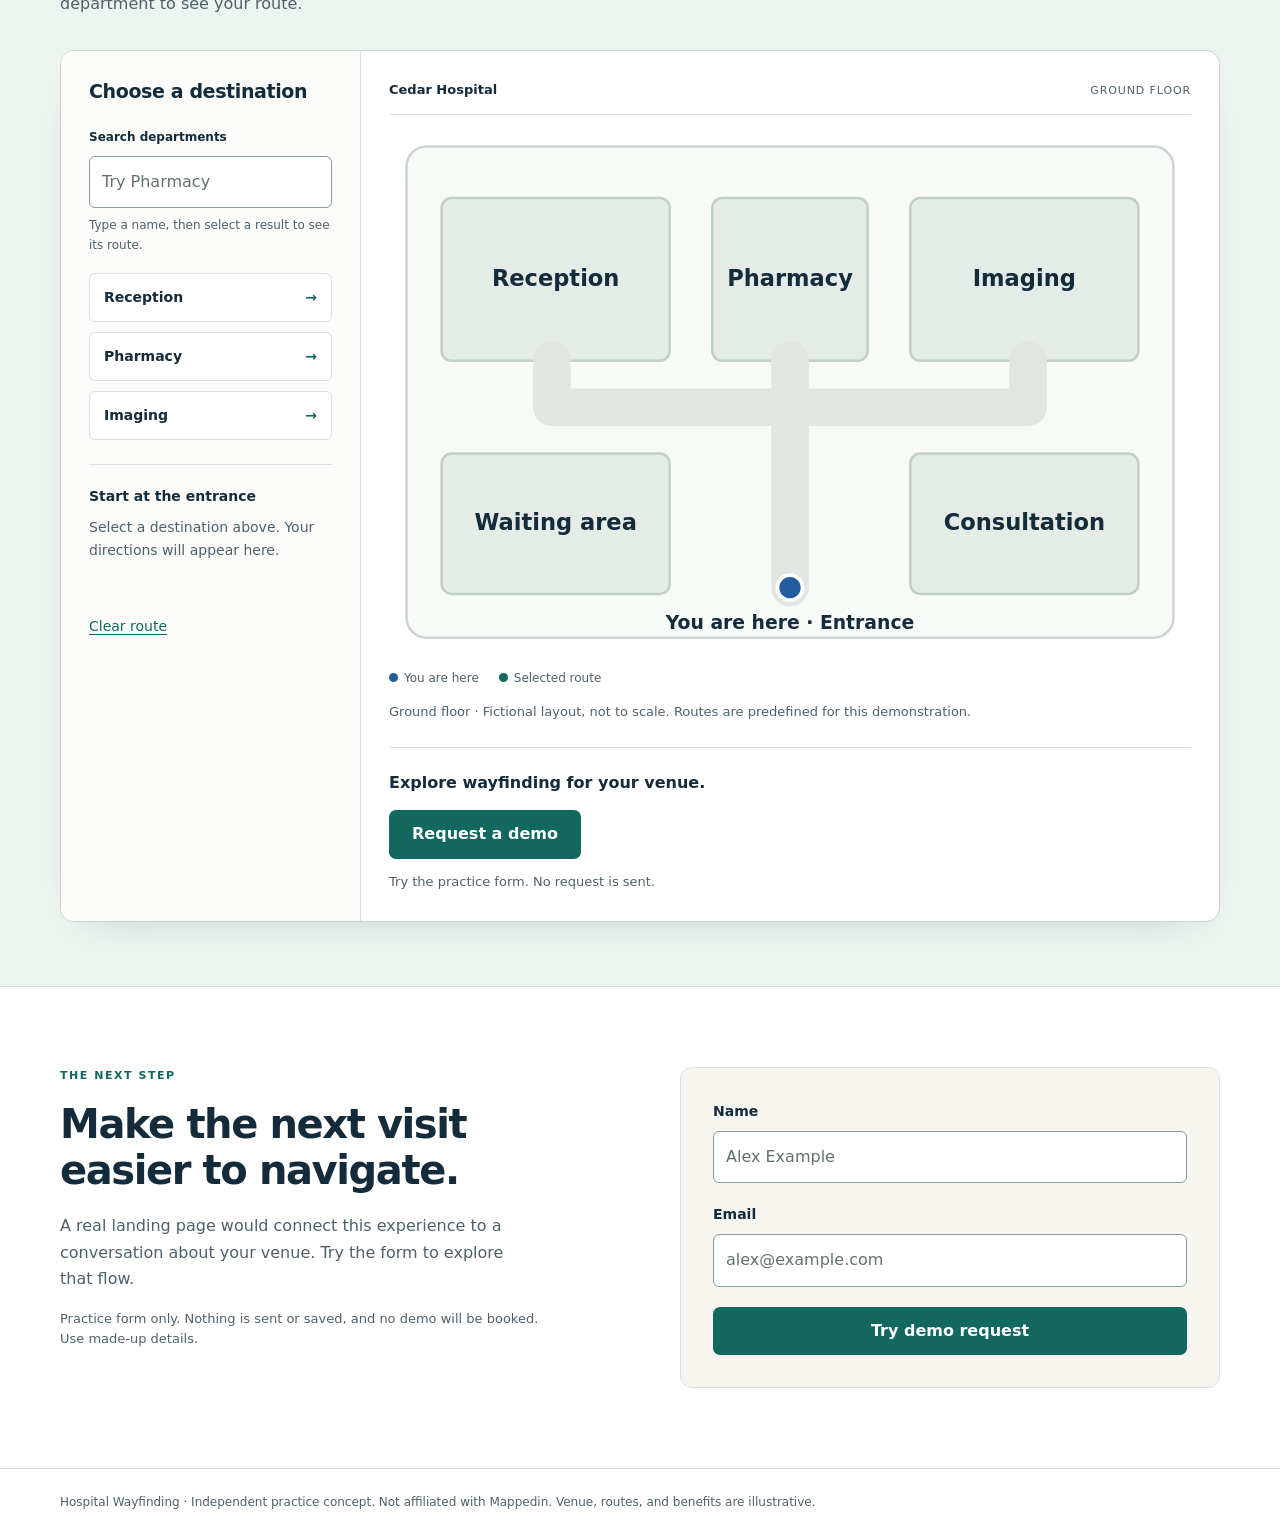
==== commit 1b7597e5: "Refine visual system and map presentation.html" ====
--- a/index.html
+++ b/index.html
@@ -3,35 +3,142 @@
 <head>
   <meta charset="utf-8">
   <meta name="viewport" content="width=device-width, initial-scale=1">
-  <title>Hospital wayfinding | Northline Studio concept</title>
+  <title>Hospital Wayfinding | Independent Concept</title>
   <meta name="description" content="Explore a fictional hospital wayfinding concept with an interactive floor plan and a practice demo request form.">
   <style>
-    :root{--ink:#202236;--accent:#ab401f;--soft:#f5f2ec;--line:#d9ddd9;--green:#17635a}
-    *{box-sizing:border-box}html{scroll-behavior:smooth}body{margin:0;color:var(--ink);background:#fff;font:16px/1.6 system-ui,sans-serif}a{color:var(--accent)}button,input{font:inherit}button{cursor:pointer}a,button,input{touch-action:manipulation}a:focus-visible,button:focus-visible,input:focus-visible{outline:3px solid #126aaf;outline-offset:4px}.wrap{width:min(1100px,100% - 40px);margin:auto}.nav{display:flex;align-items:center;justify-content:space-between;gap:16px;padding-block:22px}.brand{font-weight:750;text-decoration:none;color:var(--ink)}.cta{display:inline-block;border:0;border-radius:9px;background:var(--accent);color:white;padding:12px 20px;text-decoration:none;font-weight:650}.cta:hover{background:#873219}.hero{background:var(--soft);padding:64px 0}.hero-grid{display:grid;grid-template-columns:1.1fr 1fr;gap:48px;align-items:center}.eyebrow{color:var(--accent);font-size:13px;font-weight:750;letter-spacing:.09em;text-transform:uppercase}h1{font-size:clamp(32px,4.5vw,52px);line-height:1.12;letter-spacing:-.035em;margin:14px 0 22px}h2{font-size:clamp(24px,3vw,34px);line-height:1.2;letter-spacing:-.025em}h3{line-height:1.3}.lead{font-size:18px}.hero-card{padding:28px;border-radius:20px;background:#fff;border:1px solid var(--line);box-shadow:0 16px 40px #2022360b}.hero-card svg{width:100%;height:auto;display:block}.caption,.note{font-size:14px;color:#535966}.tag{display:inline-block;border-radius:20px;background:#e7f1ec;color:var(--green);padding:5px 12px;font-size:13px;font-weight:650}.benefits{display:grid;grid-template-columns:repeat(3,1fr);gap:32px;padding-block:44px}.benefits h2{font-size:19px;line-height:1.3;letter-spacing:normal;margin-top:1em;margin-bottom:10px}.benefits p{margin-top:0;color:#535966}.demo-section{padding:52px 0;background:var(--soft);scroll-margin-top:20px}.intro{max-width:660px}.demo-grid{display:grid;grid-template-columns:280px 1fr;gap:24px;margin-top:28px}.panel,.map-card{background:white;border:1px solid var(--line);border-radius:16px;padding:24px}.panel h3{margin-top:0}.destinations{display:grid;gap:10px}.destination{border:1px solid #cdd4d1;border-radius:8px;padding:12px;text-align:left;color:var(--ink);background:white;font-weight:650}.destination:hover{background:#f0f5f2}.destination[aria-pressed="true"]{border-color:var(--green);background:var(--green);color:white}.directions{margin-top:22px;padding-top:16px;border-top:1px solid var(--line);min-height:130px}.directions p{margin:8px 0}.reset{background:none;border:0;text-decoration:underline;color:var(--accent);padding:8px 0}.map-card svg{display:block;width:100%;height:auto}.legend{display:flex;flex-wrap:wrap;gap:20px;font-size:13px;color:#535966}.dot{display:inline-block;width:10px;height:10px;border-radius:50%;background:var(--green);margin-right:6px}.dot.start{background:#235d9f}.request{padding-block:60px;display:grid;grid-template-columns:1fr 1fr;gap:56px}.request h2{margin-top:10px}form{border:1px solid var(--line);border-radius:16px;padding:24px}label{display:block;font-weight:650;margin-bottom:6px}input{width:100%;padding:11px;border:1px solid #929b99;border-radius:7px;margin-bottom:18px}form .cta{width:100%}.foot{border-top:1px solid var(--line);padding-block:24px;font-size:13px;color:#535966}.skip{position:absolute;top:-100px;left:20px;background:white;padding:12px;z-index:2}.skip:focus{top:10px}[hidden]{display:none!important}
-    .how-it-works{padding-block:36px 52px;border-top:1px solid var(--line)}.how-it-works h2{max-width:680px}.steps{list-style:none;padding:0;margin:28px 0;display:grid;grid-template-columns:repeat(3,minmax(0,1fr));gap:24px}.steps li{padding:24px;background:var(--soft);border:1px solid var(--line);border-radius:14px}.step-number{color:var(--green);font-size:14px;font-weight:750}.steps h3{font-size:19px;margin:12px 0}.steps p{margin:0;color:#535966}.how-link{font-weight:650;display:inline-block;padding-block:8px}
-    @media(max-width:760px){.steps{grid-template-columns:1fr;gap:14px}.how-it-works{padding-block:28px 36px}}
-    #request{scroll-margin-top:24px}.map-next-step{margin-top:24px;padding-top:20px;border-top:1px solid var(--line)}.map-next-step p:first-child{margin-top:0}.map-next-step .note{margin-bottom:0}
-    .search-tools{margin-bottom:16px}.search-tools input{margin-bottom:4px}.search-tools .reset{font-size:14px}.search-summary{font-size:14px;color:#535966;margin:4px 0 12px}.map-card{scroll-margin-top:20px}
-    @media(max-width:760px){.hero-grid,.demo-grid,.request{grid-template-columns:1fr;gap:24px}.hero{padding:36px 0}.benefits{grid-template-columns:1fr;gap:10px;padding-block:28px}.hero-card{padding:20px}.map-card{padding:12px}.request{padding-block:36px}.nav .cta{font-size:14px;padding:10px 14px}}
-    @media(prefers-reduced-motion:reduce){html{scroll-behavior:auto}}
+
+    :root {
+      --ink:#142b3b; --accent:#12675e; --green:#12675e;
+      --soft:#f6f5f0; --line:#d8e1dd; --muted:#4d616c;
+    }
+    * { box-sizing:border-box }
+    html { scroll-behavior:smooth }
+    body { margin:0; background:#fff; color:var(--ink); font:16px/1.65 system-ui,sans-serif }
+    a { color:var(--accent); text-underline-offset:4px }
+    button,input { font:inherit }
+    button { cursor:pointer }
+    a,button,input { touch-action:manipulation }
+    a:focus-visible,button:focus-visible,input:focus-visible { outline:3px solid #235d9f; outline-offset:4px }
+    .wrap { width:min(1160px,100% - 48px); margin-inline:auto }
+    .nav { display:flex; justify-content:space-between; align-items:center; gap:20px; padding-block:24px }
+    .brand { text-decoration:none; color:var(--ink); font-size:16px; font-weight:750; letter-spacing:-.025em; line-height:1.3 }
+    .brand small { display:block; margin-top:4px; font-size:11px; font-weight:600; letter-spacing:.12em; text-transform:uppercase; color:var(--muted) }
+    .cta { display:inline-flex; align-items:center; justify-content:center; min-height:48px; border:1px solid transparent; border-radius:7px; padding:12px 22px; background:var(--accent); color:white; font-weight:650; text-decoration:none; line-height:1.4 }
+    .cta:hover { background:#0c5049 }
+    .nav .cta { background:white; border-color:var(--line); color:var(--ink) }
+    .nav .cta:hover { border-color:var(--accent); color:var(--accent) }
+    .hero { padding:76px 0 80px; background:var(--soft); border-block:1px solid #e8eae2 }
+    .hero-grid { display:grid; grid-template-columns:1.08fr 1fr; align-items:center; gap:64px }
+    .eyebrow { color:var(--accent); font-size:11px; font-weight:750; letter-spacing:.14em; text-transform:uppercase; margin:0 0 16px }
+    h1 { font-size:clamp(38px,4.8vw,62px); font-weight:700; line-height:1.06; letter-spacing:-.05em; margin:0 0 24px; max-width:600px; text-wrap:balance }
+    h2 { font-size:clamp(28px,3.2vw,40px); line-height:1.16; letter-spacing:-.035em; font-weight:650; margin:0 0 20px; text-wrap:balance }
+    h3 { line-height:1.35; letter-spacing:-.02em }
+    .lead { font-size:18px; line-height:1.7; color:var(--muted); max-width:490px; margin:0 0 28px }
+    .note,.caption { font-size:13px; color:var(--muted); line-height:1.6 }
+    .hero .note { margin:16px 0 0 }
+    .hero-card { background:#fff; padding:28px; border:1px solid var(--line); border-radius:16px; box-shadow:0 24px 48px -28px #142b3b45; transform:rotate(-2deg) }
+    .tag { display:inline-block; padding:5px 10px; background:#e8f2ee; color:var(--accent); border-radius:4px; font-size:11px; font-weight:650; letter-spacing:.025em }
+    .hero-card svg { display:block; width:100%; height:auto; margin-block:16px }
+    .caption { border-top:1px solid var(--line); padding-top:14px; margin:0 }
+    .benefits { display:grid; grid-template-columns:repeat(3,minmax(0,1fr)); gap:40px; padding-block:52px }
+    .benefits article { padding-left:18px; border-left:2px solid #b4d4c7 }
+    .benefits h2 { font-size:18px; line-height:1.35; letter-spacing:-.02em; margin:0 0 8px }
+    .benefits p { font-size:14px; color:var(--muted); margin:0 }
+    .how-it-works { padding-block:52px 64px; border-top:1px solid var(--line) }
+    .how-it-works h2 { max-width:640px }
+    .steps { display:grid; grid-template-columns:repeat(3,minmax(0,1fr)); gap:40px; list-style:none; padding:0; margin:36px 0 24px }
+    .steps li { padding-top:16px; border-top:1px solid var(--line) }
+    .step-number { font-size:12px; color:var(--accent); font-weight:750; letter-spacing:.08em }
+    .steps h3 { font-size:18px; margin:12px 0 8px }
+    .steps p { color:var(--muted); font-size:14px; margin:0 }
+    .how-link { font-size:14px; font-weight:650; display:inline-block; padding-block:10px }
+    .demo-section { background:#edf3ef; padding-block:64px; scroll-margin-top:20px; border-block:1px solid var(--line) }
+    .intro { max-width:650px }
+    .intro>p:last-child { color:var(--muted); margin-bottom:0 }
+    .demo-grid { display:grid; grid-template-columns:300px minmax(0,1fr); margin-top:32px; border:1px solid #c7d6cd; border-radius:14px; overflow:hidden; background:white; box-shadow:0 16px 40px -30px #142b3b55 }
+    .panel { padding:28px; border-right:1px solid var(--line); background:#fbfcfa }
+    .panel h3 { margin:0 0 24px; font-size:19px }
+    .map-card { padding:28px; scroll-margin-top:20px; min-width:0 }
+    .map-card svg { display:block; width:100%; height:auto }
+    .map-floor { display:flex; align-items:baseline; justify-content:space-between; gap:12px; margin:0 0 14px; padding-bottom:14px; border-bottom:1px solid var(--line); font-size:13px }
+    .map-floor span { font-size:11px; color:var(--muted); text-transform:uppercase; letter-spacing:.08em }
+    .destinations { display:grid; gap:10px }
+    .destination { display:flex; align-items:center; justify-content:space-between; width:100%; min-height:48px; padding:12px 14px; background:white; border:1px solid var(--line); border-radius:6px; color:var(--ink); font-size:14px; font-weight:650; text-align:left }
+    .destination::after { content:'→'; color:var(--accent); margin-left:8px }
+    .destination:hover { border-color:var(--accent); background:#eef6f1 }
+    .destination[aria-pressed="true"] { background:var(--green); border-color:var(--green); color:white }
+    .destination[aria-pressed="true"]::after { color:white }
+    .directions { margin-top:24px; padding-top:20px; border-top:1px solid var(--line); min-height:140px; font-size:14px }
+    .directions p { color:var(--muted); margin:8px 0 }
+    .reset { background:transparent; color:var(--accent); border:0; text-decoration:underline; text-underline-offset:3px; font-size:14px; min-height:44px; padding:8px 0 }
+    .search-tools { margin-bottom:18px }
+    .search-tools label { font-size:12px }
+    .search-tools input { margin-bottom:0; background:white }
+    .search-tools .note { font-size:12px; margin:8px 0 0 }
+    .search-summary { font-size:13px; color:var(--muted); margin:4px 0 12px }
+    .legend { display:flex; flex-wrap:wrap; gap:20px; font-size:12px; color:var(--muted); margin-top:14px }
+    .dot { display:inline-block; width:9px; height:9px; border-radius:50%; background:var(--green); margin-right:6px }
+    .dot.start { background:#235d9f }
+    .map-next-step { border-top:1px solid var(--line); margin-top:24px; padding-top:22px }
+    .map-next-step p:first-child { margin:0 0 14px; font-size:16px }
+    .map-next-step .note { margin-bottom:0 }
+    #request { scroll-margin-top:24px }
+    .request { display:grid; grid-template-columns:1fr 1fr; gap:80px; align-items:start; padding-block:80px }
+    .request>div>p:not(.eyebrow) { color:var(--muted); max-width:480px }
+    form { padding:32px; background:var(--soft); border:1px solid var(--line); border-radius:12px }
+    label { display:block; margin-bottom:8px; font-size:14px; font-weight:650 }
+    input { width:100%; min-width:0; min-height:48px; margin-bottom:20px; padding:12px; border:1px solid #8a9c99; border-radius:6px; background:white; color:var(--ink); font-size:16px }
+    input::placeholder { color:#60716f; opacity:1 }
+    form .cta { width:100% }
+    #form-status { font-size:14px; border-left:3px solid var(--accent); padding-left:12px }
+    .foot { border-top:1px solid var(--line); padding-block:24px; color:var(--muted); font-size:12px }
+    .skip { position:absolute; top:-100px; left:20px; padding:12px; background:white; z-index:2 }
+    .skip:focus { top:10px }
+    [hidden] { display:none!important }
+    .department { transition:fill .15s,stroke .15s }
+    .department.is-selected { fill:#d4eade; stroke:var(--accent); stroke-width:3 }
+    .department-label { font-weight:650 }
+    @media(max-width:760px) {
+      .wrap { width:calc(100% - 40px) }
+      .nav { gap:12px; padding-block:18px }
+      .brand { font-size:14px }
+      .brand small { font-size:10px }
+      .nav .cta { font-size:13px; padding:10px 14px; white-space:nowrap }
+      .hero { padding:44px 0 48px }
+      .hero-grid,.demo-grid,.request { grid-template-columns:1fr; gap:28px }
+      .hero-grid { gap:36px }
+      h1 { font-size:42px }
+      .lead { font-size:17px }
+      .hero-card { transform:none; padding:22px }
+      .benefits { grid-template-columns:1fr; gap:24px; padding-block:36px }
+      .how-it-works { padding-block:36px 44px }
+      .steps { grid-template-columns:1fr; gap:24px; margin-top:28px }
+      .demo-section { padding-block:44px }
+      .demo-grid { gap:0 }
+      .panel { border-right:0; border-bottom:1px solid var(--line); padding:24px }
+      .map-card { padding:16px }
+      .request { padding-block:48px; gap:24px }
+      form { padding:24px }
+    }
+    @media(prefers-reduced-motion:reduce) { html{scroll-behavior:auto}.department{transition:none} }
   </style>
 </head>
 <body>
   <a class="skip" href="#main">Skip to content</a>
-  <nav class="nav wrap" aria-label="Main navigation"><a class="brand" href="/">Northline Studio</a><a class="cta" href="#demo">Try the map</a></nav>
+  <nav class="nav wrap" aria-label="Main navigation"><a class="brand" href="/">Hospital Wayfinding<small>Independent concept</small></a><a class="cta" href="#demo">Try the map</a></nav>
   <header class="hero"><div class="wrap hero-grid"><div>
     <p class="eyebrow">For hospitals and health systems</p>
     <h1>A clearer path to every appointment.</h1>
     <p class="lead">Help patients and visitors find the right department, with indoor directions they can follow from the entrance.</p>
     <a class="cta" href="#demo">Explore the hospital map</a>
     <p class="note">An independent wayfinding concept.</p>
-  </div><div class="hero-card"><span class="tag">From entrance to destination</span>
+  </div><div class="hero-card"><span class="tag">Cedar Hospital · Wayfinding concept</span>
     <svg viewBox="0 0 360 230" role="img" aria-label="Illustration of a route from a hospital entrance to a department">
       <rect x="15" y="30" width="330" height="180" rx="14" fill="#f5f2ec"/>
       <g fill="#e0e9e3" stroke="#bdcfc3" stroke-width="2"><rect x="32" y="47" width="80" height="55" rx="6"/><rect x="135" y="47" width="80" height="55" rx="6"/><rect x="238" y="47" width="88" height="55" rx="6"/><rect x="135" y="151" width="80" height="40" rx="6"/><rect x="238" y="151" width="88" height="40" rx="6"/></g>
-      <path d="M65 175V126H278V104" fill="none" stroke="#17635a" stroke-width="6" stroke-linecap="round" stroke-linejoin="round"/>
-      <circle cx="65" cy="175" r="8" fill="#235d9f"/><circle cx="278" cy="104" r="8" fill="#17635a"/>
-      <g fill="#202236" font-family="system-ui,sans-serif" font-size="13"><text x="32" y="157">Entrance</text><text x="250" y="80">Your visit</text></g>
+      <path d="M65 175V126H278V104" fill="none" stroke="#12675e" stroke-width="6" stroke-linecap="round" stroke-linejoin="round"/>
+      <circle cx="65" cy="175" r="8" fill="#235d9f"/><circle cx="278" cy="104" r="8" fill="#12675e"/>
+      <g fill="#142b3b" font-family="system-ui,sans-serif" font-size="13"><text x="32" y="157">Entrance</text><text x="250" y="80">Your visit</text></g>
     </svg><p class="caption">One simple route. A more confident arrival.</p>
   </div></div></header>
   <main id="main">
@@ -69,16 +176,17 @@
         <button class="reset" id="reset" type="button">Clear route</button>
         <noscript><p>Enable JavaScript to select routes. All destinations are on the main corridor: Reception is left, Pharmacy is straight ahead, and Imaging is right.</p></noscript>
       </div><div class="map-card">
+        <p class="map-floor"><strong>Cedar Hospital</strong><span>Ground floor</span></p>
         <svg viewBox="0 0 640 420" role="img" aria-labelledby="map-title map-description">
           <title id="map-title">Cedar Hospital — ground floor</title>
           <desc id="map-description">A fictional floor plan. The entrance is at the bottom centre. A corridor leads to Reception on the left, Pharmacy straight ahead, and Imaging on the right. Text directions appear beside the map.</desc>
           <rect x="14" y="14" width="612" height="392" rx="16" fill="#f8faf8" stroke="#cdd4d1" stroke-width="2"/>
-          <g fill="#e5ece7" stroke="#c1d0c6" stroke-width="2"><rect x="42" y="55" width="182" height="130" rx="8"/><rect x="258" y="55" width="124" height="130" rx="8"/><rect x="416" y="55" width="182" height="130" rx="8"/><rect x="42" y="259" width="182" height="112" rx="8"/><rect x="416" y="259" width="182" height="112" rx="8"/></g>
+          <g fill="#e5ece7" stroke="#c1d0c6" stroke-width="2"><rect id="room-reception" class="department" x="42" y="55" width="182" height="130" rx="8"/><rect id="room-pharmacy" class="department" x="258" y="55" width="124" height="130" rx="8"/><rect id="room-imaging" class="department" x="416" y="55" width="182" height="130" rx="8"/><rect x="42" y="259" width="182" height="112" rx="8"/><rect x="416" y="259" width="182" height="112" rx="8"/></g>
           <path d="M320 366V222M130 222H510M130 222V184M320 222V184M510 222V184" fill="none" stroke="#e1e6e2" stroke-width="30" stroke-linecap="round"/>
-          <path id="route-line" d="M320 366V222" hidden fill="none" stroke="#17635a" stroke-width="8" stroke-linecap="round" stroke-linejoin="round"/>
-          <circle id="route-end" cx="320" cy="184" r="9" hidden fill="#17635a" stroke="white" stroke-width="3"/>
+          <path id="route-line" d="M320 366V222" hidden fill="none" stroke="#12675e" stroke-width="8" stroke-linecap="round" stroke-linejoin="round"/>
+          <circle id="route-end" cx="320" cy="184" r="9" hidden fill="#12675e" stroke="white" stroke-width="3"/>
           <circle cx="320" cy="366" r="10" fill="#235d9f" stroke="white" stroke-width="3"/>
-          <g fill="#202236" font-family="system-ui,sans-serif" font-size="18" text-anchor="middle"><text x="133" y="125">Reception</text><text x="320" y="125">Pharmacy</text><text x="507" y="125">Imaging</text><text x="133" y="320">Waiting area</text><text x="507" y="320">Consultation</text><text x="320" y="399" font-size="15">You are here · Entrance</text></g>
+          <g fill="#142b3b" font-family="system-ui,sans-serif" font-size="18" class="department-label" text-anchor="middle"><text x="133" y="125">Reception</text><text x="320" y="125">Pharmacy</text><text x="507" y="125">Imaging</text><text x="133" y="320">Waiting area</text><text x="507" y="320">Consultation</text><text x="320" y="399" font-size="15">You are here · Entrance</text></g>
         </svg>
         <div class="legend"><span><i class="dot start"></i>You are here</span><span><i class="dot"></i>Selected route</span></div>
         <p class="note">Ground floor · Fictional layout, not to scale. Routes are predefined for this demonstration.</p>
@@ -93,7 +201,7 @@
       <form id="demo-form"><label for="name">Name</label><input id="name" name="name" autocomplete="off" required maxlength="100" placeholder="Alex Example"><label for="email">Email</label><input id="email" name="email" type="email" autocomplete="off" required maxlength="254" placeholder="alex@example.com"><button class="cta" type="submit">Try demo request</button><p id="form-status" role="status" aria-live="polite" hidden></p></form>
     </section>
   </main>
-  <footer class="foot"><div class="wrap">Northline Studio · Independent practice concept. Not affiliated with Mappedin. Venue, routes, and benefits are illustrative.</div></footer>
+  <footer class="foot"><div class="wrap">Hospital Wayfinding · Independent practice concept. Not affiliated with Mappedin. Venue, routes, and benefits are illustrative.</div></footer>
   <script>
     const routes = {
       reception: {name:'Reception', path:'M320 366V222H130V184', x:130, text:'Walk straight from the entrance to the main corridor. Turn left, then turn right into Reception.'},
@@ -131,6 +239,8 @@
     const directions = document.getElementById('route-text');
     buttons.forEach(button => button.addEventListener('click', () => {
       const route = routes[button.dataset.destination];
+      buttons.forEach(item => document.getElementById('room-' + item.dataset.destination)
+        .classList.toggle('is-selected', item === button));
       buttons.forEach(item => item.setAttribute('aria-pressed', String(item === button)));
       line.setAttribute('d', route.path);
       line.removeAttribute('hidden');
@@ -147,6 +257,8 @@
     }));
     document.getElementById('reset').addEventListener('click', () => {
       buttons.forEach(button => button.setAttribute('aria-pressed', 'false'));
+      buttons.forEach(button => document.getElementById('room-' + button.dataset.destination)
+        .classList.remove('is-selected'));
       line.setAttribute('hidden', '');
       endpoint.setAttribute('hidden', '');
       title.textContent = 'Start at the entrance';
@@ -165,3 +277,4 @@
 
 
 
+
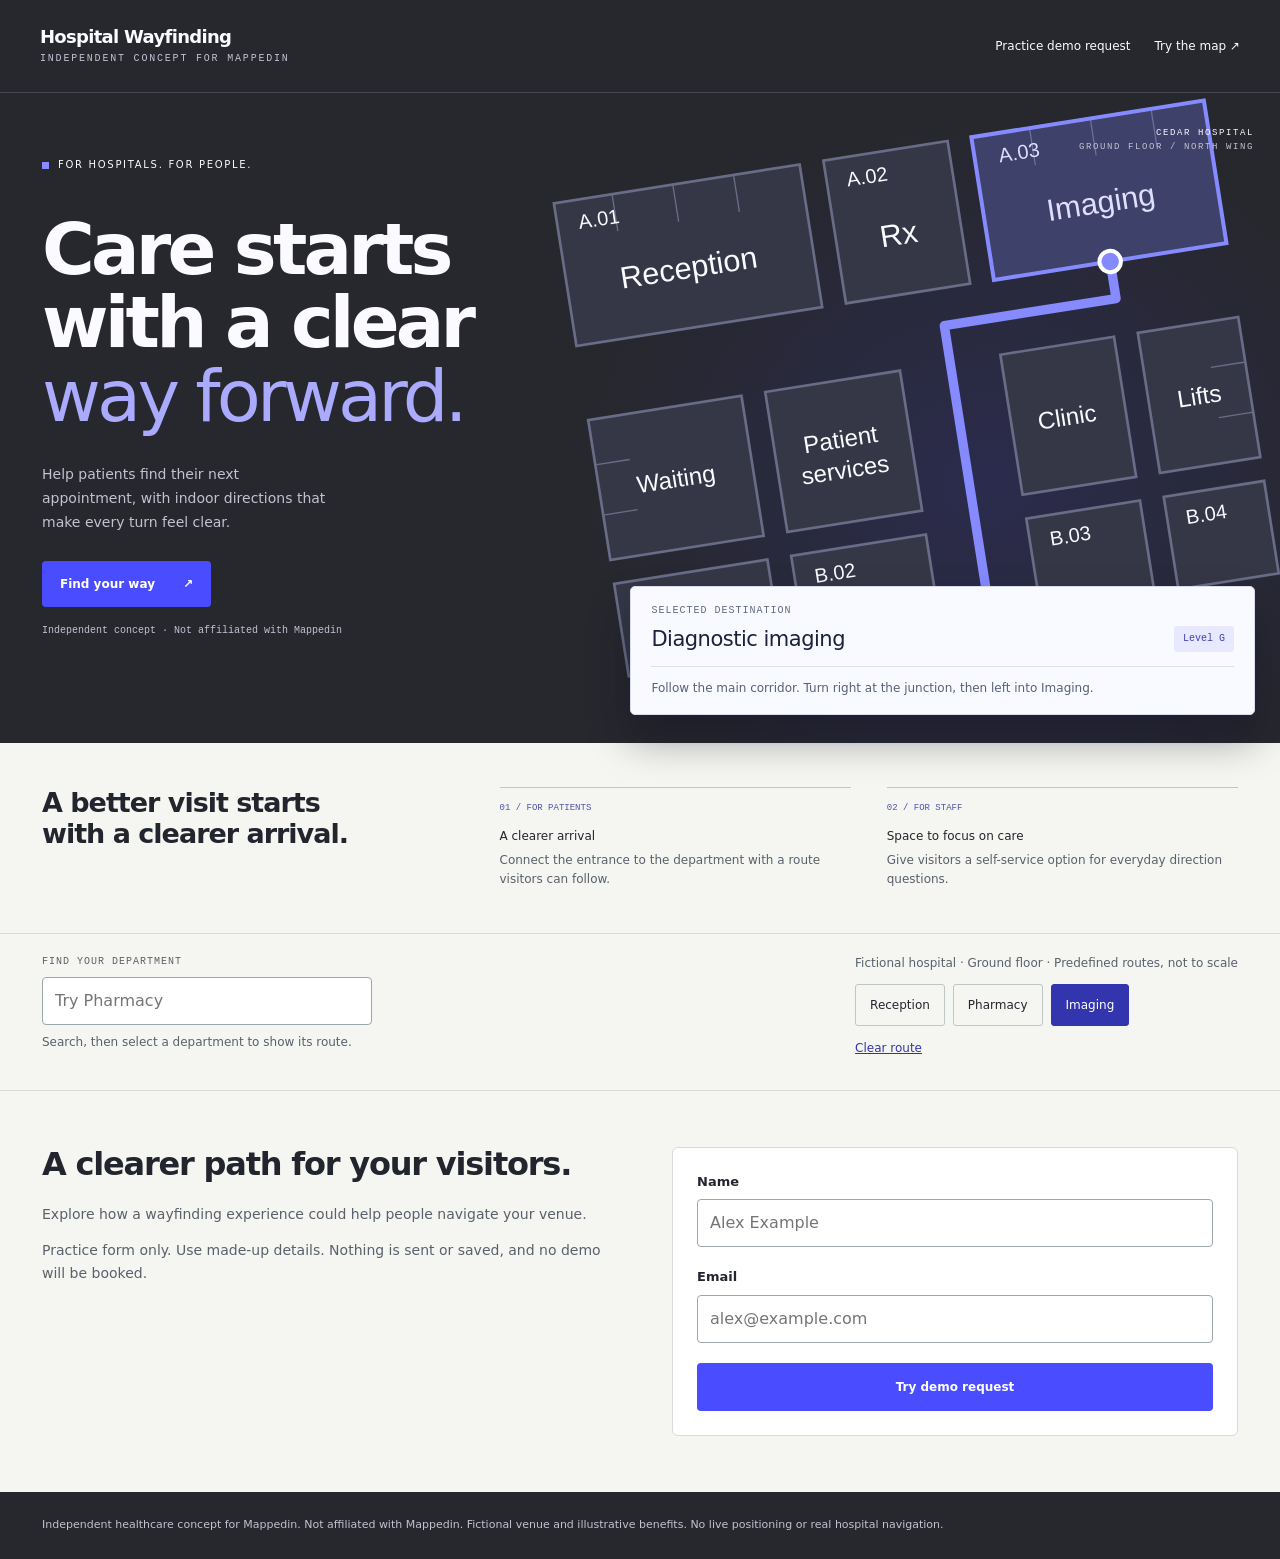
==== commit 8c3f4073: "Apply map-led healthcare design.html" ====
--- a/index.html
+++ b/index.html
@@ -1,280 +1,133 @@
 <!DOCTYPE html>
 <html lang="en">
 <head>
-  <meta charset="utf-8">
-  <meta name="viewport" content="width=device-width, initial-scale=1">
-  <title>Hospital Wayfinding | Independent Concept</title>
-  <meta name="description" content="Explore a fictional hospital wayfinding concept with an interactive floor plan and a practice demo request form.">
-  <style>
+<meta charset="utf-8">
+<meta name="viewport" content="width=device-width, initial-scale=1">
+<title>Hospital Wayfinding | Independent Healthcare Concept</title>
+<meta name="description" content="An independent hospital wayfinding concept with searchable departments and illustrative indoor routes.">
+<style>
+#clarity-concept{--paper:#27272e;--ink:#fafaff;--sub:#c1c2d3;--rule:#484854;--route:#777bff;--map:#24252f;color:var(--ink);background:var(--paper);font-family:system-ui,-apple-system,BlinkMacSystemFont,sans-serif;color-scheme:light;overflow:hidden}
+#clarity-concept *{box-sizing:border-box}#clarity-concept button{font:inherit}#clarity-concept .cc-nav{display:flex;justify-content:space-between;align-items:center;padding:24px 40px;border-bottom:1px solid var(--rule);gap:20px}#clarity-concept .cc-brand{font-size:18px;font-weight:600;letter-spacing:-.7px}#clarity-concept .cc-brand span{display:block;font:10px/1.5 monospace;letter-spacing:1.8px;text-transform:uppercase;margin-top:4px;color:var(--sub)}#clarity-concept .cc-links{font-size:12px;display:flex;gap:24px;align-items:center}#clarity-concept .cc-links span:last-child{border-bottom:1px solid var(--ink);padding-bottom:4px}#clarity-concept .cc-hero{display:grid;grid-template-columns:.95fr 1.05fr;min-height:590px}#clarity-concept .cc-copy{padding:64px 20px 44px 40px;z-index:1}#clarity-concept .cc-eyebrow{font:10px/1.6 monospace;letter-spacing:1.4px;text-transform:uppercase;display:flex;align-items:center;gap:9px;margin-bottom:28px}#clarity-concept .cc-dot{width:7px;height:7px;background:var(--route);border-radius:50%}#clarity-concept h1{font-family:Arial,Helvetica,sans-serif;font-weight:600;font-size:clamp(44px,5.5vw,64px);line-height:1.04;letter-spacing:-2.8px;margin:0 0 24px}#clarity-concept h1 em{font-weight:400;color:var(--route)}#clarity-concept .cc-deck{font-size:15px;line-height:1.7;color:var(--sub);max-width:310px;margin:0 0 26px}#clarity-concept .cc-primary{display:inline-flex;align-items:center;justify-content:space-between;gap:28px;background:#474bff;color:#ffffff;padding:15px 18px;border:0;border-radius:7px;font-size:12px;min-height:46px}#clarity-concept .cc-disclaimer{font:10px/1.6 monospace;color:var(--sub);margin-top:16px}#clarity-concept .cc-art{position:relative;background:radial-gradient(ellipse at 60% 65%,#4145ff33,transparent 65%),var(--map);border-left:1px solid var(--rule);min-height:590px;display:flex;align-items:center;justify-content:center;padding:14px 0 100px}#clarity-concept .cc-art::before{content:'';position:absolute;inset:0;background-image:linear-gradient(#9b9ddd0c 1px,transparent 1px),linear-gradient(90deg,#9b9ddd0c 1px,transparent 1px);background-size:24px 24px}#clarity-concept .cc-map{position:relative;width:100%;height:auto;display:block}#clarity-concept .cc-map text{font-family:Arial,sans-serif;fill:var(--ink)}#clarity-concept .cc-maptitle{position:absolute;top:24px;left:24px;font:10px/1.5 monospace;letter-spacing:1px;color:var(--sub);z-index:1}#clarity-concept .cc-maptitle b{font-weight:500;color:var(--ink)}#clarity-concept .cc-north{position:absolute;right:24px;top:24px;font:12px/1.6 monospace;color:var(--sub)}#clarity-concept .cc-route-card{position:absolute;bottom:24px;left:24px;right:24px;background:#f9faff;color:#1d203b;border:1px solid #d9dced;border-radius:12px;box-shadow:0 12px 35px #11112555;padding:18px 20px;z-index:2}#clarity-concept .cc-card-kicker{font:10px/1.5 monospace;color:#626981;letter-spacing:1px;text-transform:uppercase}#clarity-concept .cc-card-row{display:flex;align-items:center;justify-content:space-between;gap:12px;margin:8px 0 14px}#clarity-concept .cc-dest{font-size:21px;font-weight:500;letter-spacing:-.5px}#clarity-concept .cc-floor{font:10px/1.4 monospace;background:#e8e9ff;color:#3e43b8;padding:6px 9px;border-radius:3px}#clarity-concept .cc-directions{font-size:12px;line-height:1.6;color:#586078;border-top:1px solid #dedfeb;padding-top:12px;margin:0}#clarity-concept .cc-bottom{padding:30px 40px;display:grid;grid-template-columns:1.3fr 1fr 1fr;gap:30px;border-top:1px solid var(--rule)}#clarity-concept .cc-bottom h2{font:600 27px/1.15 Arial,sans-serif;letter-spacing:-.8px;margin:0}#clarity-concept .cc-bottom p{font-size:12px;color:var(--sub);line-height:1.6;margin:7px 0 0}#clarity-concept .cc-bottom strong{font-size:12px;font-weight:500}#clarity-concept .cc-number{font:10px/1.4 monospace;color:var(--route);display:block;margin-bottom:10px}#clarity-concept .cc-lab{border-top:1px solid var(--rule);padding:18px 40px;display:flex;align-items:center;justify-content:space-between;gap:12px}#clarity-concept .cc-lab label{font:10px/1.5 monospace;color:var(--sub);text-transform:uppercase;letter-spacing:1px}#clarity-concept .cc-options{display:flex;gap:6px;flex-wrap:wrap}#clarity-concept .cc-options button{border:1px solid var(--rule);background:transparent;color:var(--ink);padding:10px 14px;min-height:42px;font-size:12px;border-radius:3px}#clarity-concept .cc-options button[aria-pressed=true]{background:#474bff;color:#ffffff;border-color:#474bff}
+@media(max-width:650px){#clarity-concept .cc-nav{padding:20px}#clarity-concept .cc-links{display:none}#clarity-concept .cc-hero{grid-template-columns:1fr}#clarity-concept .cc-copy{padding:40px 24px}#clarity-concept h1{font-size:48px;letter-spacing:-2px}#clarity-concept .cc-art{border-left:0;border-top:1px solid var(--rule);min-height:550px;padding-top:35px}#clarity-concept .cc-map{max-height:440px}#clarity-concept .cc-bottom{padding:28px 24px;grid-template-columns:1fr;gap:24px}#clarity-concept .cc-lab{padding:18px 24px;align-items:flex-start;flex-direction:column}}
 
-    :root {
-      --ink:#142b3b; --accent:#12675e; --green:#12675e;
-      --soft:#f6f5f0; --line:#d8e1dd; --muted:#4d616c;
-    }
-    * { box-sizing:border-box }
-    html { scroll-behavior:smooth }
-    body { margin:0; background:#fff; color:var(--ink); font:16px/1.65 system-ui,sans-serif }
-    a { color:var(--accent); text-underline-offset:4px }
-    button,input { font:inherit }
-    button { cursor:pointer }
-    a,button,input { touch-action:manipulation }
-    a:focus-visible,button:focus-visible,input:focus-visible { outline:3px solid #235d9f; outline-offset:4px }
-    .wrap { width:min(1160px,100% - 48px); margin-inline:auto }
-    .nav { display:flex; justify-content:space-between; align-items:center; gap:20px; padding-block:24px }
-    .brand { text-decoration:none; color:var(--ink); font-size:16px; font-weight:750; letter-spacing:-.025em; line-height:1.3 }
-    .brand small { display:block; margin-top:4px; font-size:11px; font-weight:600; letter-spacing:.12em; text-transform:uppercase; color:var(--muted) }
-    .cta { display:inline-flex; align-items:center; justify-content:center; min-height:48px; border:1px solid transparent; border-radius:7px; padding:12px 22px; background:var(--accent); color:white; font-weight:650; text-decoration:none; line-height:1.4 }
-    .cta:hover { background:#0c5049 }
-    .nav .cta { background:white; border-color:var(--line); color:var(--ink) }
-    .nav .cta:hover { border-color:var(--accent); color:var(--accent) }
-    .hero { padding:76px 0 80px; background:var(--soft); border-block:1px solid #e8eae2 }
-    .hero-grid { display:grid; grid-template-columns:1.08fr 1fr; align-items:center; gap:64px }
-    .eyebrow { color:var(--accent); font-size:11px; font-weight:750; letter-spacing:.14em; text-transform:uppercase; margin:0 0 16px }
-    h1 { font-size:clamp(38px,4.8vw,62px); font-weight:700; line-height:1.06; letter-spacing:-.05em; margin:0 0 24px; max-width:600px; text-wrap:balance }
-    h2 { font-size:clamp(28px,3.2vw,40px); line-height:1.16; letter-spacing:-.035em; font-weight:650; margin:0 0 20px; text-wrap:balance }
-    h3 { line-height:1.35; letter-spacing:-.02em }
-    .lead { font-size:18px; line-height:1.7; color:var(--muted); max-width:490px; margin:0 0 28px }
-    .note,.caption { font-size:13px; color:var(--muted); line-height:1.6 }
-    .hero .note { margin:16px 0 0 }
-    .hero-card { background:#fff; padding:28px; border:1px solid var(--line); border-radius:16px; box-shadow:0 24px 48px -28px #142b3b45; transform:rotate(-2deg) }
-    .tag { display:inline-block; padding:5px 10px; background:#e8f2ee; color:var(--accent); border-radius:4px; font-size:11px; font-weight:650; letter-spacing:.025em }
-    .hero-card svg { display:block; width:100%; height:auto; margin-block:16px }
-    .caption { border-top:1px solid var(--line); padding-top:14px; margin:0 }
-    .benefits { display:grid; grid-template-columns:repeat(3,minmax(0,1fr)); gap:40px; padding-block:52px }
-    .benefits article { padding-left:18px; border-left:2px solid #b4d4c7 }
-    .benefits h2 { font-size:18px; line-height:1.35; letter-spacing:-.02em; margin:0 0 8px }
-    .benefits p { font-size:14px; color:var(--muted); margin:0 }
-    .how-it-works { padding-block:52px 64px; border-top:1px solid var(--line) }
-    .how-it-works h2 { max-width:640px }
-    .steps { display:grid; grid-template-columns:repeat(3,minmax(0,1fr)); gap:40px; list-style:none; padding:0; margin:36px 0 24px }
-    .steps li { padding-top:16px; border-top:1px solid var(--line) }
-    .step-number { font-size:12px; color:var(--accent); font-weight:750; letter-spacing:.08em }
-    .steps h3 { font-size:18px; margin:12px 0 8px }
-    .steps p { color:var(--muted); font-size:14px; margin:0 }
-    .how-link { font-size:14px; font-weight:650; display:inline-block; padding-block:10px }
-    .demo-section { background:#edf3ef; padding-block:64px; scroll-margin-top:20px; border-block:1px solid var(--line) }
-    .intro { max-width:650px }
-    .intro>p:last-child { color:var(--muted); margin-bottom:0 }
-    .demo-grid { display:grid; grid-template-columns:300px minmax(0,1fr); margin-top:32px; border:1px solid #c7d6cd; border-radius:14px; overflow:hidden; background:white; box-shadow:0 16px 40px -30px #142b3b55 }
-    .panel { padding:28px; border-right:1px solid var(--line); background:#fbfcfa }
-    .panel h3 { margin:0 0 24px; font-size:19px }
-    .map-card { padding:28px; scroll-margin-top:20px; min-width:0 }
-    .map-card svg { display:block; width:100%; height:auto }
-    .map-floor { display:flex; align-items:baseline; justify-content:space-between; gap:12px; margin:0 0 14px; padding-bottom:14px; border-bottom:1px solid var(--line); font-size:13px }
-    .map-floor span { font-size:11px; color:var(--muted); text-transform:uppercase; letter-spacing:.08em }
-    .destinations { display:grid; gap:10px }
-    .destination { display:flex; align-items:center; justify-content:space-between; width:100%; min-height:48px; padding:12px 14px; background:white; border:1px solid var(--line); border-radius:6px; color:var(--ink); font-size:14px; font-weight:650; text-align:left }
-    .destination::after { content:'→'; color:var(--accent); margin-left:8px }
-    .destination:hover { border-color:var(--accent); background:#eef6f1 }
-    .destination[aria-pressed="true"] { background:var(--green); border-color:var(--green); color:white }
-    .destination[aria-pressed="true"]::after { color:white }
-    .directions { margin-top:24px; padding-top:20px; border-top:1px solid var(--line); min-height:140px; font-size:14px }
-    .directions p { color:var(--muted); margin:8px 0 }
-    .reset { background:transparent; color:var(--accent); border:0; text-decoration:underline; text-underline-offset:3px; font-size:14px; min-height:44px; padding:8px 0 }
-    .search-tools { margin-bottom:18px }
-    .search-tools label { font-size:12px }
-    .search-tools input { margin-bottom:0; background:white }
-    .search-tools .note { font-size:12px; margin:8px 0 0 }
-    .search-summary { font-size:13px; color:var(--muted); margin:4px 0 12px }
-    .legend { display:flex; flex-wrap:wrap; gap:20px; font-size:12px; color:var(--muted); margin-top:14px }
-    .dot { display:inline-block; width:9px; height:9px; border-radius:50%; background:var(--green); margin-right:6px }
-    .dot.start { background:#235d9f }
-    .map-next-step { border-top:1px solid var(--line); margin-top:24px; padding-top:22px }
-    .map-next-step p:first-child { margin:0 0 14px; font-size:16px }
-    .map-next-step .note { margin-bottom:0 }
-    #request { scroll-margin-top:24px }
-    .request { display:grid; grid-template-columns:1fr 1fr; gap:80px; align-items:start; padding-block:80px }
-    .request>div>p:not(.eyebrow) { color:var(--muted); max-width:480px }
-    form { padding:32px; background:var(--soft); border:1px solid var(--line); border-radius:12px }
-    label { display:block; margin-bottom:8px; font-size:14px; font-weight:650 }
-    input { width:100%; min-width:0; min-height:48px; margin-bottom:20px; padding:12px; border:1px solid #8a9c99; border-radius:6px; background:white; color:var(--ink); font-size:16px }
-    input::placeholder { color:#60716f; opacity:1 }
-    form .cta { width:100% }
-    #form-status { font-size:14px; border-left:3px solid var(--accent); padding-left:12px }
-    .foot { border-top:1px solid var(--line); padding-block:24px; color:var(--muted); font-size:12px }
-    .skip { position:absolute; top:-100px; left:20px; padding:12px; background:white; z-index:2 }
-    .skip:focus { top:10px }
-    [hidden] { display:none!important }
-    .department { transition:fill .15s,stroke .15s }
-    .department.is-selected { fill:#d4eade; stroke:var(--accent); stroke-width:3 }
-    .department-label { font-weight:650 }
-    @media(max-width:760px) {
-      .wrap { width:calc(100% - 40px) }
-      .nav { gap:12px; padding-block:18px }
-      .brand { font-size:14px }
-      .brand small { font-size:10px }
-      .nav .cta { font-size:13px; padding:10px 14px; white-space:nowrap }
-      .hero { padding:44px 0 48px }
-      .hero-grid,.demo-grid,.request { grid-template-columns:1fr; gap:28px }
-      .hero-grid { gap:36px }
-      h1 { font-size:42px }
-      .lead { font-size:17px }
-      .hero-card { transform:none; padding:22px }
-      .benefits { grid-template-columns:1fr; gap:24px; padding-block:36px }
-      .how-it-works { padding-block:36px 44px }
-      .steps { grid-template-columns:1fr; gap:24px; margin-top:28px }
-      .demo-section { padding-block:44px }
-      .demo-grid { gap:0 }
-      .panel { border-right:0; border-bottom:1px solid var(--line); padding:24px }
-      .map-card { padding:16px }
-      .request { padding-block:48px; gap:24px }
-      form { padding:24px }
-    }
-    @media(prefers-reduced-motion:reduce) { html{scroll-behavior:auto}.department{transition:none} }
-  </style>
+/* Reference-led composition: one continuous spatial field, with an offset interface. */
+#clarity-concept .cc-hero{position:relative;display:block;min-height:650px;background:#27272e}
+#clarity-concept .cc-copy{position:relative;width:53%;padding:64px 0 100px 42px;pointer-events:none}
+#clarity-concept .cc-copy button{pointer-events:auto}
+#clarity-concept h1{font-family:system-ui,-apple-system,BlinkMacSystemFont,sans-serif;font-size:clamp(48px,6.2vw,72px);font-weight:650;line-height:1.02;letter-spacing:-3.8px;margin-bottom:30px}
+#clarity-concept h1 em{font-style:normal;color:#aaaaff}
+#clarity-concept .cc-deck{max-width:285px;font-size:14px}
+#clarity-concept .cc-art{position:absolute;right:0;top:0;bottom:0;width:57%;min-height:0;border:0;background:radial-gradient(ellipse at 60% 60%,#4145ff26,transparent 65%),#27272e;padding:28px 0 100px;align-items:center}
+#clarity-concept .cc-art::before{background:none}
+#clarity-concept .cc-map{transform:rotate(-9deg);width:110%;max-width:none;flex-shrink:0}
+#clarity-concept .cc-maptitle{left:auto;right:26px;top:34px;font-size:9px;letter-spacing:1.6px;text-align:right}
+#clarity-concept .cc-north{top:auto;bottom:208px;right:28px;font-size:10px}
+#clarity-concept .cc-route-card{left:80px;right:25px;bottom:28px;border-radius:5px;padding:16px 20px;box-shadow:0 24px 40px #11112566}
+#clarity-concept .cc-primary{background:#4a4dff;border-radius:4px;font-weight:600}
+#clarity-concept .cc-eyebrow{font-family:system-ui,sans-serif;font-size:10px;letter-spacing:1.7px;margin-bottom:40px}
+#clarity-concept .cc-dot{background:#888bff;border-radius:0}
+#clarity-concept .cc-bottom{background:#f5f5f1;color:#22252e;border:0;padding:44px 42px;grid-template-columns:1.2fr 1fr 1fr;gap:36px}
+#clarity-concept .cc-bottom h2{font-family:system-ui,sans-serif;font-weight:600;font-size:27px;letter-spacing:-1px}
+#clarity-concept .cc-bottom p{color:#59616b}
+#clarity-concept .cc-bottom>div{border-top:1px solid #bfc6c7;padding-top:14px}
+#clarity-concept .cc-number{color:#4d53a8;font-size:9px}
+#clarity-concept .cc-lab{background:#f5f5f1;color:#22252e;border-top:1px solid #d7dad6;padding:20px 42px}
+#clarity-concept .cc-lab label{color:#59616b}
+#clarity-concept .cc-options button{color:#22252e;border-color:#bfc6c7}
+#clarity-concept .cc-options button[aria-pressed=true]{color:white;background:#3235ad;border-color:#3235ad}
+@media(max-width:650px){
+ #clarity-concept .cc-hero{display:flex;flex-direction:column;min-height:0}
+ #clarity-concept .cc-copy{width:100%;padding:42px 24px 32px}
+ #clarity-concept h1{font-size:56px;letter-spacing:-3px}
+ #clarity-concept .cc-eyebrow{margin-bottom:26px}
+ #clarity-concept .cc-deck{max-width:360px}
+ #clarity-concept .cc-art{position:relative;inset:auto;width:100%;height:560px;min-height:560px;padding:30px 0 100px;border-top:1px solid #454551}
+ #clarity-concept .cc-map{width:100%;transform:rotate(-6deg)}
+ #clarity-concept .cc-route-card{left:20px;right:20px;bottom:22px}
+ #clarity-concept .cc-north{bottom:190px}
+ #clarity-concept .cc-bottom{grid-template-columns:1fr;padding:32px 24px;gap:28px}
+ #clarity-concept .cc-lab{padding:20px 24px}
+}
+
+#clarity-concept{overflow:hidden}body{margin:0;background:#27272e}html{scroll-behavior:smooth}
+#clarity-concept a{color:inherit;text-underline-offset:4px}#clarity-concept .cc-primary{text-decoration:none}
+#clarity-concept .cc-links a{text-decoration:none;min-height:44px;display:inline-flex;align-items:center}
+#clarity-concept .cc-options{display:flex;flex-wrap:wrap;gap:8px}
+#clarity-concept .cc-lab{align-items:flex-start;scroll-margin-top:20px;flex-wrap:wrap}
+#clarity-concept .cc-search{max-width:330px;flex:1;min-width:220px}
+#clarity-concept .cc-search label{display:block;margin-bottom:8px}
+#clarity-concept input{font:16px/1.5 system-ui,sans-serif;padding:11px 12px;border:1px solid #9ca6ad;border-radius:4px;box-sizing:border-box;width:100%;background:#fff;color:#22252e}
+#clarity-concept .cc-search p{font:12px/1.5 system-ui,sans-serif;color:#59616b;margin:8px 0}
+#clarity-concept .cc-reset{font:12px/1.5 system-ui,sans-serif;background:transparent;border:0;text-decoration:underline;padding:10px 0;min-height:44px;color:#3235ad}
+#clarity-concept .cc-control-side{max-width:440px}#clarity-concept .cc-control-side>p{font:12px/1.5 system-ui,sans-serif;color:#59616b;margin:0 0 12px}
+#clarity-concept [hidden]{display:none!important}
+#clarity-concept .cc-request{background:#f5f5f1;color:#22252e;padding:56px 42px;display:grid;grid-template-columns:1fr 1fr;gap:64px;border-top:1px solid #d7dad6;scroll-margin-top:20px}
+#clarity-concept .cc-request h2{font:600 32px/1.12 system-ui,sans-serif;letter-spacing:-1.2px;margin:0 0 20px}
+#clarity-concept .cc-request p{font:14px/1.7 system-ui,sans-serif;color:#59616b;margin:12px 0}
+#clarity-concept .cc-request form{border:1px solid #d7dad6;border-radius:6px;padding:24px;background:#fff}
+#clarity-concept .cc-request label{font:600 13px/1.5 system-ui,sans-serif;display:block;margin-bottom:8px}
+#clarity-concept .cc-request input{margin-bottom:20px}
+#clarity-concept .cc-request .cc-primary{width:100%;justify-content:center;min-height:48px}
+#clarity-concept .cc-footer{padding:24px 42px;font:11px/1.7 system-ui,sans-serif;color:#c1c2d3}
+.skip{position:absolute;left:16px;top:-90px;padding:12px;background:#fff;color:#22252e;z-index:10}.skip:focus{top:10px}
+#clarity-concept a:focus-visible,#clarity-concept button:focus-visible,#clarity-concept input:focus-visible{outline:3px solid #63bcff;outline-offset:4px}
+#clarity-concept .cc-map{max-width:110%}#clarity-concept .cc-art{scroll-margin-top:20px}
+@media(max-width:650px){#clarity-concept .cc-lab{align-items:stretch}#clarity-concept .cc-search{max-width:none;min-width:0;width:100%}#clarity-concept .cc-request{grid-template-columns:1fr;padding:36px 24px;gap:20px}#clarity-concept .cc-footer{padding:24px}#clarity-concept .cc-art{height:610px;min-height:610px}#clarity-concept .cc-route-card{bottom:24px}#clarity-concept .cc-deck{font-size:16px}#clarity-concept .cc-links{display:flex}#clarity-concept .cc-links a:first-child{display:none}#clarity-concept .cc-nav{gap:10px}#clarity-concept .cc-brand{font-size:15px}#clarity-concept .cc-brand span{font-size:8px;letter-spacing:1px}#clarity-concept .cc-links{font-size:12px}}
+@media(prefers-reduced-motion:reduce){html{scroll-behavior:auto}}
+</style>
 </head>
 <body>
-  <a class="skip" href="#main">Skip to content</a>
-  <nav class="nav wrap" aria-label="Main navigation"><a class="brand" href="/">Hospital Wayfinding<small>Independent concept</small></a><a class="cta" href="#demo">Try the map</a></nav>
-  <header class="hero"><div class="wrap hero-grid"><div>
-    <p class="eyebrow">For hospitals and health systems</p>
-    <h1>A clearer path to every appointment.</h1>
-    <p class="lead">Help patients and visitors find the right department, with indoor directions they can follow from the entrance.</p>
-    <a class="cta" href="#demo">Explore the hospital map</a>
-    <p class="note">An independent wayfinding concept.</p>
-  </div><div class="hero-card"><span class="tag">Cedar Hospital · Wayfinding concept</span>
-    <svg viewBox="0 0 360 230" role="img" aria-label="Illustration of a route from a hospital entrance to a department">
-      <rect x="15" y="30" width="330" height="180" rx="14" fill="#f5f2ec"/>
-      <g fill="#e0e9e3" stroke="#bdcfc3" stroke-width="2"><rect x="32" y="47" width="80" height="55" rx="6"/><rect x="135" y="47" width="80" height="55" rx="6"/><rect x="238" y="47" width="88" height="55" rx="6"/><rect x="135" y="151" width="80" height="40" rx="6"/><rect x="238" y="151" width="88" height="40" rx="6"/></g>
-      <path d="M65 175V126H278V104" fill="none" stroke="#12675e" stroke-width="6" stroke-linecap="round" stroke-linejoin="round"/>
-      <circle cx="65" cy="175" r="8" fill="#235d9f"/><circle cx="278" cy="104" r="8" fill="#12675e"/>
-      <g fill="#142b3b" font-family="system-ui,sans-serif" font-size="13"><text x="32" y="157">Entrance</text><text x="250" y="80">Your visit</text></g>
-    </svg><p class="caption">One simple route. A more confident arrival.</p>
-  </div></div></header>
-  <main id="main">
-    <section class="wrap benefits" aria-label="Potential benefits">
-      <article><h2>Help patients arrive prepared</h2><p>Make the journey from the entrance to the department easier to understand.</p></article>
-      <article><h2>Support the front desk</h2><p>Give visitors a self-service option for everyday direction questions.</p></article>
-      <article><h2>Make places easier to navigate</h2><p>Show destinations and directions together in one clear view.</p></article>
-    </section>
-    <section class="wrap how-it-works" aria-labelledby="how-title">
-      <p class="eyebrow">How it works</p>
-      <h2 id="how-title">From entrance to destination in three steps.</h2>
-      <ol class="steps">
-        <li><span class="step-number" aria-hidden="true">01</span><h3>Find your department</h3><p>Search for Reception, Pharmacy, or Imaging, or choose from the destination list.</p></li>
-        <li><span class="step-number" aria-hidden="true">02</span><h3>Follow the route</h3><p>Select a department to see a highlighted path from the entrance, with written directions alongside it.</p></li>
-        <li><span class="step-number" aria-hidden="true">03</span><h3>Arrive at your destination</h3><p>The route ends at your selected department. In this concept, every journey starts at the main entrance.</p></li>
-      </ol>
-      <a class="how-link" href="#demo">Try the three steps on the map <span aria-hidden="true">→</span></a>
-    </section>
-    <section id="demo" class="demo-section"><div class="wrap">
-      <div class="intro"><p class="eyebrow">Try it yourself</p><h2>Where would you like to go?</h2><p>You're at the main entrance of fictional Cedar Hospital. Search or choose a department to see your route.</p></div>
-      <div class="demo-grid"><div class="panel"><h3>Choose a destination</h3>
-        <div class="search-tools" id="search-tools" hidden>
-          <label for="destination-search">Search departments</label>
-          <input id="destination-search" type="search" placeholder="Try Pharmacy" autocomplete="off" aria-controls="destination-list" aria-describedby="search-hint">
-          <p id="search-hint" class="note">Type a name, then select a result to see its route.</p>
-          <button class="reset" id="clear-search" type="button" hidden>Clear search</button>
-        </div>
-        <p id="search-summary" class="search-summary" role="status" aria-live="polite" aria-atomic="true" hidden></p>
-        <div id="destination-list" class="destinations" role="group" aria-label="Map destinations">
-          <button class="destination" type="button" data-destination="reception" aria-pressed="false">Reception</button>
-          <button class="destination" type="button" data-destination="pharmacy" aria-pressed="false">Pharmacy</button>
-          <button class="destination" type="button" data-destination="imaging" aria-pressed="false">Imaging</button>
-        </div>
-        <div class="directions" role="status" aria-live="polite" aria-atomic="true"><strong id="route-title">Start at the entrance</strong><p id="route-text">Select a destination above. Your directions will appear here.</p></div>
-        <button class="reset" id="reset" type="button">Clear route</button>
-        <noscript><p>Enable JavaScript to select routes. All destinations are on the main corridor: Reception is left, Pharmacy is straight ahead, and Imaging is right.</p></noscript>
-      </div><div class="map-card">
-        <p class="map-floor"><strong>Cedar Hospital</strong><span>Ground floor</span></p>
-        <svg viewBox="0 0 640 420" role="img" aria-labelledby="map-title map-description">
-          <title id="map-title">Cedar Hospital — ground floor</title>
-          <desc id="map-description">A fictional floor plan. The entrance is at the bottom centre. A corridor leads to Reception on the left, Pharmacy straight ahead, and Imaging on the right. Text directions appear beside the map.</desc>
-          <rect x="14" y="14" width="612" height="392" rx="16" fill="#f8faf8" stroke="#cdd4d1" stroke-width="2"/>
-          <g fill="#e5ece7" stroke="#c1d0c6" stroke-width="2"><rect id="room-reception" class="department" x="42" y="55" width="182" height="130" rx="8"/><rect id="room-pharmacy" class="department" x="258" y="55" width="124" height="130" rx="8"/><rect id="room-imaging" class="department" x="416" y="55" width="182" height="130" rx="8"/><rect x="42" y="259" width="182" height="112" rx="8"/><rect x="416" y="259" width="182" height="112" rx="8"/></g>
-          <path d="M320 366V222M130 222H510M130 222V184M320 222V184M510 222V184" fill="none" stroke="#e1e6e2" stroke-width="30" stroke-linecap="round"/>
-          <path id="route-line" d="M320 366V222" hidden fill="none" stroke="#12675e" stroke-width="8" stroke-linecap="round" stroke-linejoin="round"/>
-          <circle id="route-end" cx="320" cy="184" r="9" hidden fill="#12675e" stroke="white" stroke-width="3"/>
-          <circle cx="320" cy="366" r="10" fill="#235d9f" stroke="white" stroke-width="3"/>
-          <g fill="#142b3b" font-family="system-ui,sans-serif" font-size="18" class="department-label" text-anchor="middle"><text x="133" y="125">Reception</text><text x="320" y="125">Pharmacy</text><text x="507" y="125">Imaging</text><text x="133" y="320">Waiting area</text><text x="507" y="320">Consultation</text><text x="320" y="399" font-size="15">You are here · Entrance</text></g>
-        </svg>
-        <div class="legend"><span><i class="dot start"></i>You are here</span><span><i class="dot"></i>Selected route</span></div>
-        <p class="note">Ground floor · Fictional layout, not to scale. Routes are predefined for this demonstration.</p>
-        <div class="map-next-step">
-          <p><strong>Explore wayfinding for your venue.</strong></p>
-          <a class="cta" href="#request" aria-describedby="request-link-note">Request a demo</a>
-          <p id="request-link-note" class="note">Try the practice form. No request is sent.</p>
-        </div>
-      </div></div>
-    </div></section>
-    <section id="request" class="wrap request"><div><p class="eyebrow">The next step</p><h2>Make the next visit easier to navigate.</h2><p>A real landing page would connect this experience to a conversation about your venue. Try the form to explore that flow.</p><p class="note">Practice form only. Nothing is sent or saved, and no demo will be booked. Use made-up details.</p></div>
-      <form id="demo-form"><label for="name">Name</label><input id="name" name="name" autocomplete="off" required maxlength="100" placeholder="Alex Example"><label for="email">Email</label><input id="email" name="email" type="email" autocomplete="off" required maxlength="254" placeholder="alex@example.com"><button class="cta" type="submit">Try demo request</button><p id="form-status" role="status" aria-live="polite" hidden></p></form>
-    </section>
-  </main>
-  <footer class="foot"><div class="wrap">Hospital Wayfinding · Independent practice concept. Not affiliated with Mappedin. Venue, routes, and benefits are illustrative.</div></footer>
-  <script>
-    const routes = {
-      reception: {name:'Reception', path:'M320 366V222H130V184', x:130, text:'Walk straight from the entrance to the main corridor. Turn left, then turn right into Reception.'},
-      pharmacy: {name:'Pharmacy', path:'M320 366V184', x:320, text:'Walk straight from the entrance, cross the main corridor, and continue into Pharmacy.'},
-      imaging: {name:'Imaging', path:'M320 366V222H510V184', x:510, text:'Walk straight from the entrance to the main corridor. Turn right, then turn left into Imaging.'}
-    };
-    const buttons = document.querySelectorAll('[data-destination]');
-    const search = document.getElementById('destination-search');
-    const clearSearch = document.getElementById('clear-search');
-    const summary = document.getElementById('search-summary');
-    document.getElementById('search-tools').hidden = false;
-    const filterDestinations = () => {
-      const query = search.value.trim().toLowerCase();
-      let matches = 0;
-      buttons.forEach(button => {
-        const match = routes[button.dataset.destination].name.toLowerCase().includes(query);
-        button.hidden = !match;
-        if (match) matches++;
-      });
-      clearSearch.hidden = search.value.length === 0;
-      summary.hidden = query.length === 0;
-      summary.textContent = matches === 0
-        ? 'No destinations found. Try Reception, Pharmacy, or Imaging.'
-        : matches + (matches === 1 ? ' destination found.' : ' destinations found.');
-    };
-    search.addEventListener('input', filterDestinations);
-    clearSearch.addEventListener('click', () => {
-      search.value = '';
-      filterDestinations();
-      search.focus();
-    });
-    const line = document.getElementById('route-line');
-    const endpoint = document.getElementById('route-end');
-    const title = document.getElementById('route-title');
-    const directions = document.getElementById('route-text');
-    buttons.forEach(button => button.addEventListener('click', () => {
-      const route = routes[button.dataset.destination];
-      buttons.forEach(item => document.getElementById('room-' + item.dataset.destination)
-        .classList.toggle('is-selected', item === button));
-      buttons.forEach(item => item.setAttribute('aria-pressed', String(item === button)));
-      line.setAttribute('d', route.path);
-      line.removeAttribute('hidden');
-      endpoint.setAttribute('cx', route.x);
-      endpoint.removeAttribute('hidden');
-      title.textContent = 'Entrance → ' + route.name;
-      directions.textContent = route.text;
-      if (window.matchMedia('(max-width: 760px)').matches) {
-        document.querySelector('.map-card').scrollIntoView({
-          behavior: window.matchMedia('(prefers-reduced-motion: reduce)').matches ? 'instant' : 'smooth',
-          block: 'start'
-        });
-      }
-    }));
-    document.getElementById('reset').addEventListener('click', () => {
-      buttons.forEach(button => button.setAttribute('aria-pressed', 'false'));
-      buttons.forEach(button => document.getElementById('room-' + button.dataset.destination)
-        .classList.remove('is-selected'));
-      line.setAttribute('hidden', '');
-      endpoint.setAttribute('hidden', '');
-      title.textContent = 'Start at the entrance';
-      directions.textContent = 'Select a destination above. Your directions will appear here.';
-    });
-    document.getElementById('demo-form').addEventListener('submit', event => {
-      event.preventDefault();
-      const status = document.getElementById('form-status');
-      status.hidden = false;
-      status.textContent = 'Practice request complete. On a live site, this would be a confirmation of your request. No details were sent or saved.';
-      event.currentTarget.reset();
-    });
-  </script>
+<div id="clarity-concept" aria-label="Map-led hospital wayfinding visual direction">
+  <a class="skip" href="#main">Skip to content</a><nav class="cc-nav" aria-label="Concept navigation"><div class="cc-brand">Hospital Wayfinding<span>Independent concept for Mappedin</span></div><div class="cc-links"><a href="#request">Practice demo request</a><a href="#demo">Try the map ↗</a></div></nav>
+  <main id="main"><header class="cc-hero">
+    <div class="cc-copy"><div class="cc-eyebrow"><span class="cc-dot"></span>For hospitals. For people.</div><h1>Care starts<br>with a clear<br><em>way forward.</em></h1><p class="cc-deck">Help patients find their next appointment, with indoor directions that make every turn feel clear.</p><a href="#demo" class="cc-primary" id="cc-explore">Find your way <span aria-hidden="true">↗</span></a><div class="cc-disclaimer">Independent concept · Not affiliated with Mappedin</div></div>
+    <div class="cc-art" id="map-view"><div class="cc-maptitle"><b>CEDAR HOSPITAL</b><br>GROUND FLOOR / NORTH WING</div><div class="cc-north">↑<br>N</div>
+      <svg class="cc-map" viewBox="0 0 600 520" role="img" aria-label="Fictional hospital floor plan with a route from the entrance to the selected department">
+        <g fill="#353746" stroke="#686c87" stroke-width="2">
+          <path d="M54 86H240V194H54Z"/><path d="M258 86H352V194H258Z"/><path d="M370 86H546V194H370Z"/>
+          <path d="M54 250H170V356H54Z"/><path d="M188 250H290V356H188Z"/><path d="M366 250H452V356H366Z"/><path d="M470 250H546V356H470Z"/>
+          <path d="M54 374H170V444H54Z"/><path d="M188 374H290V444H188Z"/><path d="M366 374H452V444H366Z"/><path d="M470 374H546V444H470Z"/>
+        </g>
+        <g stroke="#6b6d86" stroke-width="1"><path d="M98 86V114M144 86V114M190 86V114M414 86V114M460 86V114M506 86V114M54 284H80M54 322H80M546 284H520M546 322H520"/></g>
+        <g fill="#b7b9d0" font-size="15"><text x="70" y="108">A.01</text><text x="273" y="108">A.02</text><text x="388" y="108">A.03</text><text x="70" y="397">B.01</text><text x="203" y="397">B.02</text><text x="381" y="397">B.03</text><text x="484" y="397">B.04</text></g>
+        <g font-size="23" text-anchor="middle"><text x="146" y="157">Reception</text><text x="305" y="157">Rx</text><text x="458" y="157">Imaging</text><text x="112" y="310" font-size="18">Waiting</text><text x="238" y="300" font-size="18">Patient</text><text x="238" y="323" font-size="18">services</text><text x="408" y="310" font-size="18">Clinic</text><text x="508" y="310" font-size="18">Lifts</text></g>
+        <rect id="cc-room" x="370" y="86" width="176" height="108" fill="#656aff30" stroke="#858aff" stroke-width="3"/>
+        <path id="cc-route" d="M328 451V222H458V194" fill="none" stroke="#858aff" stroke-width="7" stroke-linejoin="round" stroke-linecap="round"/>
+        <circle id="cc-end" cx="458" cy="194" r="8" fill="#858aff" stroke="#ffffff" stroke-width="3"/>
+        <circle cx="328" cy="451" r="13" fill="#6cb9ff30"/><circle cx="328" cy="451" r="6" fill="#72caff"/>
+        <text x="328" y="485" text-anchor="middle" font-size="18">Main entrance</text>
+      </svg>
+      <div class="cc-route-card" role="status" aria-live="polite"><div class="cc-card-kicker">Selected destination</div><div class="cc-card-row"><span class="cc-dest" id="cc-dest">Diagnostic imaging</span><span class="cc-floor">Level G</span></div><p class="cc-directions" id="cc-directions">Follow the main corridor. Turn right at the junction, then left into Imaging.</p></div>
+    </div>
+  </header>
+  <section class="cc-bottom" aria-label="Potential benefits"><h2>A better visit starts<br>with a clearer arrival.</h2><div><span class="cc-number">01 / FOR PATIENTS</span><strong>A clearer arrival</strong><p>Connect the entrance to the department with a route visitors can follow.</p></div><div><span class="cc-number">02 / FOR STAFF</span><strong>Space to focus on care</strong><p>Give visitors a self-service option for everyday direction questions.</p></div></section>
+  <section class="cc-lab" id="demo" aria-label="Try hospital wayfinding">
+<div class="cc-search" id="search-tools" hidden><label for="destination-search">Find your department</label><input id="destination-search" type="search" placeholder="Try Pharmacy" aria-controls="destination-list" autocomplete="off"><p>Search, then select a department to show its route.</p><button type="button" id="clear-search" class="cc-reset" hidden>Clear search</button><p id="search-summary" role="status" aria-live="polite" hidden></p></div><div class="cc-control-side"><p>Fictional hospital · Ground floor · Predefined routes, not to scale</p><div id="destination-list" class="cc-options" role="group" aria-label="Illustrative destination"><button type="button" class="cursor-interaction" data-room="reception" aria-pressed="false">Reception</button><button type="button" class="cursor-interaction" data-room="pharmacy" aria-pressed="false">Pharmacy</button><button type="button" class="cursor-interaction" data-room="imaging" aria-pressed="true">Imaging</button></div><button class="cc-reset" id="reset" type="button">Clear route</button><noscript><p>Enable JavaScript to change the route. The illustrated route leads to Imaging.</p></noscript></div></section>
+<section class="cc-request" id="request" aria-labelledby="request-title"><div><h2 id="request-title">A clearer path for your visitors.</h2><p>Explore how a wayfinding experience could help people navigate your venue.</p><p>Practice form only. Use made-up details. Nothing is sent or saved, and no demo will be booked.</p></div><form id="demo-form"><label for="name">Name</label><input id="name" name="name" required maxlength="100" autocomplete="off" placeholder="Alex Example"><label for="email">Email</label><input id="email" name="email" type="email" required maxlength="254" autocomplete="off" placeholder="alex@example.com"><button type="submit" class="cc-primary">Try demo request</button><p id="form-status" role="status" aria-live="polite" hidden></p></form></section>
+</main><footer class="cc-footer">Independent healthcare concept for Mappedin. Not affiliated with Mappedin. Fictional venue and illustrative benefits. No live positioning or real hospital navigation.</footer></div>
+<script>
+(()=>{
+ const root=document.getElementById('clarity-concept');
+ const rooms={reception:{x:54,w:186,end:146,name:'Reception',text:'Follow the main corridor. Turn left at the junction, then right into Reception.'},pharmacy:{x:258,w:94,end:305,name:'Pharmacy',text:'Follow the main corridor and bear left at the junction to reach Pharmacy.'},imaging:{x:370,w:176,end:458,name:'Diagnostic imaging',text:'Follow the main corridor. Turn right at the junction, then left into Imaging.'}};
+ function choose(key){const r=rooms[key]||rooms.imaging;const room=root.querySelector('#cc-room');room.setAttribute('x',r.x);room.setAttribute('width',r.w);root.querySelector('#cc-route').setAttribute('d','M328 451V222H'+r.end+'V194');root.querySelector('#cc-end').setAttribute('cx',r.end);root.querySelector('#cc-dest').textContent=r.name;root.querySelector('#cc-directions').textContent=r.text;root.querySelectorAll('[data-room]').forEach(b=>b.setAttribute('aria-pressed',String(b.dataset.room===key)));}
+
+ const buttons=root.querySelectorAll('[data-room]');
+ const search=root.querySelector('#destination-search');
+ const summary=root.querySelector('#search-summary');
+ const clear=root.querySelector('#clear-search');
+ root.querySelector('#search-tools').hidden=false;
+ function filter(){const q=search.value.trim().toLowerCase();let count=0;buttons.forEach(b=>{b.hidden=!b.textContent.toLowerCase().includes(q);if(!b.hidden)count++;});clear.hidden=!search.value;summary.hidden=!q;summary.textContent=count?count+' destination'+(count===1?'':'s')+' found.':'No destinations found. Try Reception, Pharmacy, or Imaging.';}
+ search.addEventListener('input',filter);
+ clear.addEventListener('click',()=>{search.value='';filter();search.focus();});
+ buttons.forEach(b=>b.addEventListener('click',()=>{choose(b.dataset.room);root.querySelector('#cc-route').removeAttribute('hidden');root.querySelector('#cc-end').removeAttribute('hidden');root.querySelector('#cc-room').removeAttribute('hidden');root.querySelector('#map-view').scrollIntoView({behavior:matchMedia('(prefers-reduced-motion:reduce)').matches?'instant':'smooth',block:'start'});}));
+ root.querySelector('#reset').addEventListener('click',()=>{['#cc-route','#cc-end','#cc-room'].forEach(id=>root.querySelector(id).setAttribute('hidden',''));buttons.forEach(b=>b.setAttribute('aria-pressed','false'));root.querySelector('#cc-dest').textContent='Start at the entrance';root.querySelector('#cc-directions').textContent='Select a department below to show your route.';});
+ root.querySelector('#demo-form').addEventListener('submit',event=>{event.preventDefault();const status=root.querySelector('#form-status');status.hidden=false;status.textContent='Practice request complete. No details were sent or saved, and no demo was booked.';event.currentTarget.reset();});
+})();
+</script>
 </body>
 </html>
 
 
 
 
+
